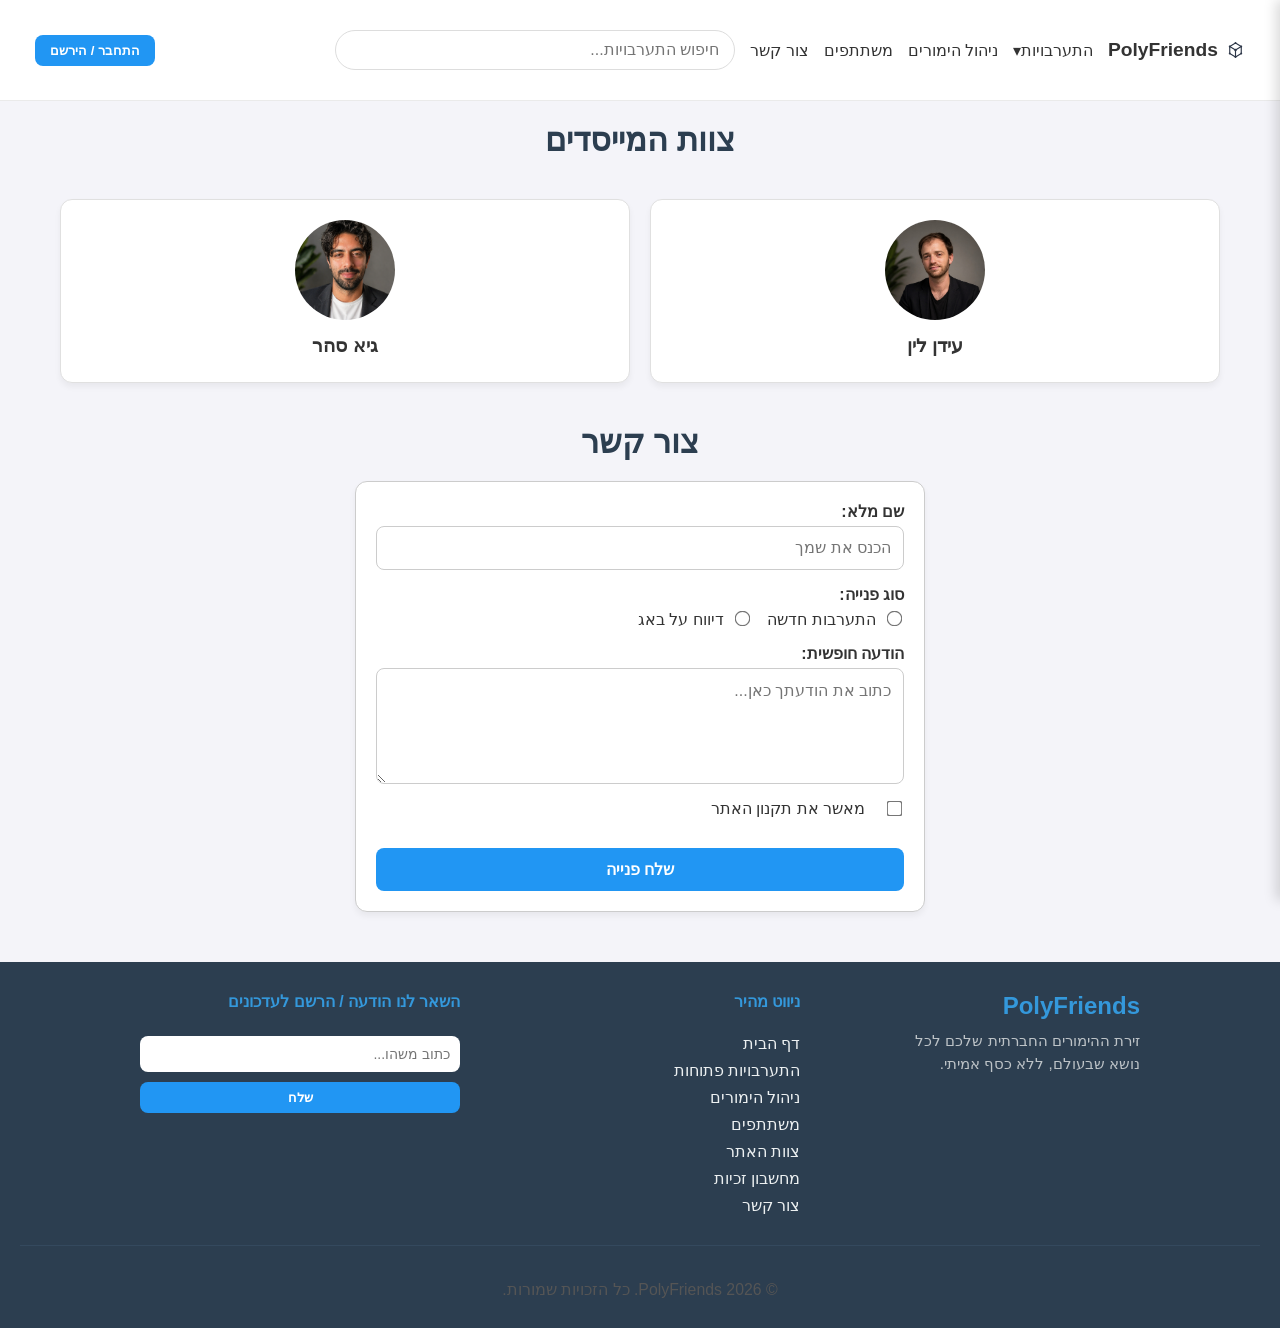
==== contact.html @ 6ccc82d4 "email form" ====
<!DOCTYPE html>
<html lang="he" dir="rtl">
<head>
    <meta charset="UTF-8">
    <meta name="viewport" content="width=device-width, initial-scale=1.0">
    <title>PolyFriends - צור קשר</title>
    <link rel="stylesheet" href="style.css">
    <script src="function.js"></script>
</head>
<body>
    <nav id="main-nav"></nav>

    <h1>צוות המייסדים</h1>
    <div class="gallery-container">
        <a href="idanlin.html">
            <img src="images\IdanLin.jpeg" alt="Idan Lin">
            <h3>עידן לין</h3>
        </a>
        <a href="guysahar.html">
            <img src="images\GuySahar.png" alt="Guy Sahar">
            <h3>גיא סהר</h3>
        </a>
    </div>

    <h1>צור קשר</h1>
    <div class="standalone-form">
        <div class="market-card">
            <form action="contact_submit.php" method="post">
                <label>שם מלא:</label>
                <input type="text" name="fullname" placeholder="הכנס את שמך" required>
    
                <label>סוג פנייה:</label>
                <div>
                    <label><input type="radio" name="subject" value="new_market" required> התערבות חדשה</label>
                    <label><input type="radio" name="subject" value="bug_report" required> דיווח על באג</label>
                </div>
    
                <label>הודעה חופשית:</label>
                <textarea name="message" placeholder="כתוב את הודעתך כאן..." rows="5"></textarea>

                <div>
                    <input type="checkbox" name="terms" value="agreed" id="termsCheck" required>
                    <label for="termsCheck">מאשר את תקנון האתר</label>
                </div>

                <button type="submit">שלח פנייה</button>
            </form>
        </div>
    </div>
    <footer id="main-footer"></footer>

</body>
</html>
---- style.css ----
*, *::before, *::after {box-sizing: border-box; }
body {font-family: Arial, sans-serif; background-color: #f4f4f9; margin: 0; padding: 0; overflow-x: hidden; }
h1 {color: #2c3e50; font-size: 32px; text-align: center; margin: 20px 0; padding: 0 15px; }
h2 {color: #2c3e50; text-align: center; margin-top: 0; }
h3 {margin: 0 0 5px 0; color: #333;}
h4 {color: #2196F3; font-weight: bold; margin: 5px 0 15px 0; }
p {font-size: 1.1em; line-height: 1.6; color: #555; }

.hidden {
    display: none !important;
}

.info-section {
    max-width: 800px;
    margin: 40px auto;
    text-align: center;
    padding: 0 20px;
    width: 100%;
}

.info-section img {
    width: 100%;
    aspect-ratio: 16 / 9;
    object-fit: cover;
    border-radius: 12px;
    box-shadow: 0 4px 12px rgba(0,0,0,0.1);
    margin-top: 15px;
}

.market-card, .bet-card, .accordion-container > div, .gallery-container > div, .gallery-container > a {
    background-color: #fff;
    padding: 20px;
    border-radius: 12px;
    border: 1px solid #e0e0e0;
    box-shadow: 0 4px 6px rgba(0,0,0,0.05);
    transition: transform 0.2s ease, box-shadow 0.2s ease;
    display: flex;
    flex-direction: column;
    justify-content: space-between;
    width: 100%;
    word-break: break-word;
}
.market-card:hover, .bet-card:hover, .accordion-container > div:hover, .gallery-container > div:hover, .gallery-container > a:hover {
    transform: translateY(-5px);
    box-shadow: 0 8px 15px rgba(0,0,0,0.1);
}

.market-card button, .auth-btn, .bet-card button, .personal-profile button {
    background-color: #2196F3; color: white; border: none; border-radius: 8px; cursor: pointer; font-weight: bold; transition: background-color 0.2s;
}
.market-card button:hover, .auth-btn:hover, .bet-card button:hover, .personal-profile button:hover {
    background-color: #1976D2;
}

.market-card {
    margin-bottom: 10px;
    border-color: #ccc;
}

.market-card form {
    display: flex;
    flex-direction: column;
    gap: 15px;
}

.market-card form label {
    font-weight: bold;
    color: #333;
    margin-bottom: -10px;
}

.market-card form textarea {
    width: 100%;
    padding: 12px;
    border: 1px solid #ccc;
    border-radius: 8px;
    font-size: 16px;
    font-family: inherit;
    resize: vertical;
}

.market-card form input[type="text"],
.market-card form input[type="number"],
.market-card form select {
    width: 100%;
    padding: 12px;
    border: 1px solid #ccc;
    border-radius: 8px;
    font-size: 16px;
}

.market-card form input[type="radio"],
.market-card form input[type="checkbox"] {
    transform: scale(1.2);
    margin-left: 8px;
}

.market-card form > div {
    display: flex;
    gap: 15px;
    align-items: center;
}

.market-card form > div label {
    font-weight: normal;
    margin-bottom: 0;
}

.market-card button {
    padding: 12px; font-size: 16px; margin-top: 15px; width: 100%;
}

nav {
    display: flex;
    flex-direction: column;
    gap: 15px;
    padding: 15px;
    background-color: #ffffff;
    border-bottom: 1px solid #eaeaea;
    position: relative;
}

.logo {
    font-weight: bold;
    font-size: 1.2em;
    display: flex;
    align-items: center;
    gap: 8px;
    text-decoration: none;
}

.logo img {
    height: 1em;
    width: auto;
}

/* Top Navigation Bar */
.nav-top {
    display: flex;
    align-items: center;
    gap: 20px;
    flex-wrap: wrap;
    position: relative;
}

.nav-top a {
    text-decoration: none;
    color: #333;
}

.nav-top input[type="search"] {
    padding: 10px 15px !important;
    border-radius: 20px;
    border: 1px solid #ccc;
    outline: none;
    flex-grow: 1;
    max-width: 400px;
    font-size: 16px;
}

/* Auth Section */
.auth-section {
    margin-right: auto;
    display: flex;
    align-items: center;
}

.user-greeting {
    margin-left: 15px;
    font-weight: bold;
}

.auth-btn {
    padding: 8px 15px;
}

/* Hamburger Menu */
.hamburger-btn {
    display: none;
    background: none;
    border: none;
    font-size: 24px;
    cursor: pointer;
    padding: 5px;
    color: #333;
    align-items: center;
}

.dropdown-menu {
    position: fixed;
    top: 0;
    right: -250px;
    width: 250px;
    height: 100vh;
    margin: 0;
    background-color: white;
    box-shadow: -4px 0 12px rgba(0,0,0,0.15);
    border-radius: 0;
    flex-direction: column;
    z-index: 10000;
    border: none;
    display: flex;
    transition: right 0.3s ease;
    padding-top: 60px;
}

.dropdown-menu.show {
    right: 0;
}

.close-menu-btn {
    position: absolute;
    top: 15px;
    right: 20px;
    background: none;
    border: none;
    font-size: 28px;
    cursor: pointer;
    color: #333;
}

.dropdown-menu a {
    padding: 12px 20px;
    margin: 0;
    color: #333;
    font-weight: 500;
    border-bottom: 1px solid #eaeaea;
    transition: background-color 0.2s;
}

.dropdown-menu a:last-child {
    border-bottom: none;
}

.dropdown-menu a:hover {
    background-color: #f9f9f9;
    color: #000;
}

/* Desktop Nav Links */
.desktop-nav-links {
    display: flex;
    gap: 15px;
    align-items: center;
}

/* Mobile Category Select */
.mobile-category-select {
    display: none;
    padding: 10px;
    border-radius: 8px;
    border: 1px solid #ccc;
    font-size: 16px;
}

/* Topics Navigation */
.nav-topics {
    display: flex;
    gap: 10px;
    overflow-x: auto;
    padding: 5px 0;
    scrollbar-width: none; /* Hide scrollbar for cleaner look */
}
.nav-topics::-webkit-scrollbar { display: none; }

.nav-topics a {
    text-decoration: none;
    background-color: #f4f4f9;
    color: #333;
    font-weight: 500;
    padding: 8px 16px;
    border-radius: 8px;
    border: 1px solid #eaeaea;
    transition: background-color 0.2s, color 0.2s;
    white-space: nowrap;
}

.nav-topics a:hover {
    background-color: #e0e0e0;
    border-color: #ccc;
}

/* Toggle Switch in Nav */
.toggle-switch {
    position: relative;
    display: flex;
    background: #f4f4f9;
    border-radius: 20px;
    border: 1px solid #eaeaea;
    overflow: hidden;
}
.toggle-switch input { display: none; }
.toggle-switch label {
    padding: 6px 16px;
    cursor: pointer;
    position: relative;
    z-index: 2;
    color: #555;
    font-weight: bold;
    transition: color 0.3s;
    white-space: nowrap;
    margin-bottom: 0;
}
.toggle-switch input:checked + label { color: #fff; }
.toggle-slider {
    position: absolute; top: 0; bottom: 0; right: 0;
    width: 50%; background: #2196F3;
    border-radius: 20px; transition: transform 0.3s ease; z-index: 1;
}
.toggle-switch input:nth-of-type(2):checked ~ .toggle-slider { transform: translateX(-100%); }
.nav-divider { width: 1px; height: 24px; background: #ccc; margin: 0 5px; }

table {
    width: 100%;
    border-collapse: collapse;
    margin: 20px auto;
}

table, th, td {
    border: 1px solid #bdc3c7;
}

th, td {
    padding: 10px;
    text-align: center;
}

.hero-section {
    background-image: url('images/header.jpeg');
    background-size: cover;
    background-position: center;
    height: 250px;
    background-repeat: no-repeat;
    color: white;
    display: flex;
    align-items: center;
    justify-content: center;
}

.hero-section>h1 {
    font-size: 48px;
    padding: 0 20px;
    color: white;
    text-shadow: 2px 2px 8px rgba(0,0,0,0.8);
    margin: 0;
    text-align: center;
}

/* Markets Gallery */
.gallery-container {
    display: grid;
    grid-template-columns: repeat(auto-fit, minmax(min(100%, 280px), 1fr));
    gap: 20px;
    padding: 20px;
    width: 100%;
    max-width: 1200px;
    margin: 0 auto;
}

.standalone-form {
    max-width: 600px;
    margin: 20px auto;
    padding: 0 15px;
}

.info-heading {
    margin-top: 40px;
}

.features-table thead tr {
    background-color: #2196F3;
    color: white;
}

.features-table tbody tr:nth-child(even) {
    background-color: #f9f9f9;
}

.community-rules {
    text-align: right;
    line-height: 1.8;
    font-size: 1.1em;
    color: #555;
    margin-bottom: 30px;
    padding-right: 20px;
}

.video-section-wrapper {
    margin: 50px 0;
    width: 100%;
    text-align: center;
}

.video-heading {
    margin-bottom: 20px;
}

.video-container {
    position: relative;
    padding-bottom: 56.25%;
    height: 0;
    overflow: hidden;
    border-radius: 12px;
    box-shadow: 0 4px 12px rgba(0,0,0,0.1);
    width: 100%;
    background: #000;
}
.video-container iframe {
    position: absolute;
    top: 0;
    left: 0;
    width: 100%;
    height: 100%;
    border: 0;
}

.bet-card h3 {
    margin-top: 0;
    font-size: 1.2em;
    color: #333;
}

.bet-card > div:first-child h4 {
    color: #888;
    font-size: 0.9em;
    margin: 0 0 15px 0;
    font-weight: normal;
}
.bet-card > div:first-child p { color: #555; margin: 0 0 10px 0; }

.bet-card > div:last-child h4 {
    font-size: 0.95em; font-weight: bold; margin-bottom: 10px; color: #444;
}

.bet-card .stats span.yes { color: #00c97e; }
.bet-card .stats span.no { color: #ff5a5a; }

.bet-card button {
    width: 100%;
    padding: 10px;
    font-size: 1em;
}

.gallery-container > div p, .gallery-container > a p { font-size: 0.9em; color: #555; margin: 0; line-height: 1.5; }

.gallery-container > div, .gallery-container > a {
    text-align: center;
    align-items: center;
}
.gallery-container > div img, .gallery-container > a img {
    width: 100px;
    height: 100px;
    border-radius: 50%;
    object-fit: cover;
    margin-bottom: 15px;
    
}

/* Modal & Features */
.modal-overlay {
    position: fixed; top:0; left:0; width:100%; height:100%;
    background: rgba(0,0,0,0.6); display:flex; justify-content:center; align-items:center; z-index:9999;
}
.modal-content {
    background: white; padding: 30px; border-radius: 8px; width: 90%; max-width: 400px;
    position: relative; box-shadow: 0 5px 15px rgba(0,0,0,0.3); text-align: center;
}
.close-btn {
    position: absolute; top: 10px; right: 15px; font-size: 24px; cursor: pointer; color: #888;
}
.modal-content input {
    width: 100%; padding: 12px; margin-top: 15px; border: 1px solid #ccc; border-radius: 8px; box-sizing: border-box; font-size: 16px;
}

.modal-submit-btn {
    width: 100%;
    margin-top: 15px;
    padding: 12px;
}

.form-toggle-link {
    margin-top: 15px;
    font-size: 0.9em;
    color: #2196F3;
    cursor: pointer;
}

.dropdown-hover { position: relative; display: inline-block; cursor:pointer; padding-bottom: 15px; margin-bottom: -15px; }
.dropdown-hover .dropdown-content {
    display: none; position: absolute; background-color: #fff; min-width: 180px;
    box-shadow: 0px 8px 16px 0px rgba(0,0,0,0.2); z-index: 10; border-radius: 8px; overflow:hidden;
    top: 100%; right: 0; margin-top: 0; border: 1px solid #eaeaea;
}
.dropdown-hover:hover .dropdown-content { display: flex; flex-direction:column;}
.dropdown-hover .dropdown-content a { color: #333; padding: 12px 16px; text-decoration: none; display: block; border-bottom: 1px solid #eee;}
.dropdown-hover .dropdown-content a:hover { background-color: #f9f9f9; color: #000; }

.balance-badge {
    display: inline-block; padding: 8px 15px; border-radius: 8px; font-weight: bold; margin-top: 10px;
}
.balance-positive { background-color: #e8f8f5; color: #2ecc71; border: 1px solid #2ecc71; }
.balance-negative { background-color: #fdedec; color: #e74c3c; border: 1px solid #e74c3c; }
.balance-zero { background-color: #f4f4f4; color: #7f8c8d; border: 1px solid #bdc3c7; }

/* Bet Selection Buttons */
.btn-selected {
    background-color: #2ecc71 !important;
    color: white !important;
}
.btn-unselected {
    background-color: #f4f4f9 !important;
    color: #555 !important;
    border: 1px solid #ccc !important;
}
.btn-unselected:hover {
    background-color: #e0e0e0 !important;
}

.bet-options-wrapper {
    display: flex;
    flex-wrap: wrap;
    gap: 10px;
    margin-top: 10px;
}

.bet-option-btn {
    margin: 5px;
    flex: 1;
}

.closed-bet-notice {
    color: #e74c3c;
    font-weight: bold;
    margin-top: 10px;
    padding: 10px;
    background: #fdedec;
    border-radius: 8px;
    text-align: center;
}

.filter-container {
    text-align: center;
    margin-bottom: 20px;
}

#statusFilter {
    padding: 10px;
    border-radius: 8px;
    border: 1px solid #ccc;
    font-size: 16px;
    min-width: 200px;
}

/* Footer */
#main-footer {
    background-color: #2c3e50;
    color: #ecf0f1;
    padding: 30px 20px 10px;
    margin-top: 50px;
}
.footer-content {
    display: flex;
    flex-wrap: wrap;
    justify-content: space-between;
    gap: 20px;
    max-width: 1000px;
    margin: 0 auto;
}
.footer-brand {
    display: flex;
    flex-direction: column;
    gap: 10px;
    max-width: 250px;
}
.footer-brand p {
    margin: 0;
    font-size: 0.95em;
    line-height: 1.5;
    color: #bdc3c7;
}
.footer-links {
    display: flex;
    flex-direction: column;
    gap: 8px;
}
.footer-links h4, .footer-input h4 {
    margin-top: 0;
    margin-bottom: 15px;
    color: #3498db;
}
.footer-links a {
    color: #ecf0f1;
    text-decoration: none;
    transition: color 0.2s;
}
.footer-links a:hover { color: #3498db; }
.footer-input {
    display: flex; flex-direction: column; gap: 10px;
}
.footer-input input {
    padding: 10px; border-radius: 8px; border: none; outline: none; font-size: 14px;
}
.footer-bottom {
    text-align: center; margin-top: 30px; padding-top: 15px;
    border-top: 1px solid #34495e; font-size: 0.9em;
}

#payoutTable {
    width: 100%;
    border-collapse: collapse;
    margin-top: 10px;
}
#payoutTable th, #payoutTable td {
    padding: 12px 16px;
    text-align: right;
    border-bottom: 1px solid #e0e0e0;
}
#payoutTable th {
    background-color: #2196F3;
    color: white;
    font-weight: bold;
}
#payoutTable tr:last-child td { border-bottom: none; }
#payoutTable tr:hover td { background-color: #f0f7ff; }

@media (max-width: 768px) {
    .hero-section {
        height: 150px;
    }
    .hamburger-btn { display: flex; }
    .desktop-nav-links { display: none; }
    .mobile-category-select { display: block; }
    
    .nav-top {
        gap: 10px;
    }
    .nav-top input[type="search"] {
        flex-basis: 100%;
        max-width: 100%;
        margin-top: 5px;
    }
    .hero-section>h1 {
        font-size: 24px;
    }
}

@media (max-width: 480px) {
    .gallery-container {
        grid-template-columns: 1fr;
        padding: 10px;
        gap: 15px;
    }
    .footer-content {
        flex-direction: column;
        align-items: center;
        text-align: center;
    }
}

/* Personal Profile Pages */
.personal-profile {
    max-width: 600px;
    margin: 40px auto;
    background: white;
    padding: 40px;
    border-radius: 12px;
    box-shadow: 0 4px 15px rgba(0,0,0,0.05);
    text-align: center;
}
.personal-profile img {
    width: 160px;
    height: 160px;
    border-radius: 50%;
    object-fit: cover;
    border: 4px solid #3498db;
    margin-bottom: 20px;
    background-color: #f4f4f4;
}
.personal-profile h1 {
    margin: 0 0 10px;
    color: #2c3e50;
}
.personal-profile h2 {
    color: #3498db;
    font-size: 1.2em;
    font-weight: bold;
    margin: 0 0 25px;
}
.personal-profile p {
    font-size: 1.1em;
    color: #555;
    line-height: 1.6;
    margin-bottom: 35px;
}
.personal-profile button {
    padding: 8px 15px; margin-bottom: 15px;
}

.contact-info {
    display: flex;
    flex-direction: column;
    gap: 15px;
    align-items: center;
}
.contact-info a {
    display: flex;
    align-items: center;
    gap: 12px;
    text-decoration: none;
    color: #333;
    font-size: 1.1em;
    background: #f8f9fa;
    padding: 12px 25px;
    border-radius: 8px;
    width: 100%;
    max-width: 320px;
    justify-content: center;
    transition: background 0.3s, transform 0.2s;
    border: 1px solid #eee;
}
.contact-info a:hover {
    background: #e9ecef;
    transform: translateY(-2px);
}
.contact-info a span {
    font-size: 1.4em;
}
.gallery-container > a {
    text-decoration: none;
    color: inherit;
    cursor: pointer;
}

/* --- Navigation Bar --- */
.nav-top {
    display: flex;
    justify-content: space-between;
    align-items: center;
    flex-wrap: wrap;
    gap: 15px;
    padding: 15px 20px;
}

#globalSearch {
    flex: 1;
    min-width: 200px;
    max-width: 400px;
    padding: 8px 15px;
    border-radius: 20px;
    border: 1px solid #ddd;
}

.nav-topics {
    display: flex;
    flex-wrap: wrap;
    gap: 15px;
    align-items: center;
    padding: 10px 20px;
    background: #f8f9fa;
    border-bottom: 1px solid #eaeaea;
}

/* --- Buttons & Options --- */
.bet-options-wrapper {
    display: flex;
    flex-wrap: wrap;
    gap: 10px;
    margin-top: 15px;
}

.bet-option-btn {
    flex: 1;
    min-width: 80px;
    padding: 10px;
    border-radius: 6px;
    cursor: pointer;
}

/* --- Ledger & Debts (Cleaned up inline styles) --- */
.debts-wrapper {
    margin-top: 15px;
    text-align: right;
    border-top: 1px solid #eaeaea;
    padding-top: 10px;
}

.debts-wrapper h4 {
    margin: 0 0 10px 0;
    font-size: 0.95em;
    color: #333;
}

.debt-row {
    display: flex;
    justify-content: space-between;
    font-size: 0.9em;
    margin-bottom: 5px;
    padding: 6px 0;
    border-bottom: 1px dashed #f0f0f0;
    align-items: center;
}

.debt-user {
    display: flex;
    align-items: center;
    gap: 8px;
}

/* --- Modals --- */
.modal-content {
    width: 90%;
    max-width: 450px;
    background: #fff;
    padding: 30px;
    border-radius: 12px;
    position: relative;
    margin: 5% auto;
    max-height: 90vh;
    overflow-y: auto;
}

/* --- Accordion (Home Page) --- */
.accordion-container {
    display: flex;
    gap: 15px;
    width: 100%;
    flex-direction: column; /* Mobile first */
}

.accordion-container > div {
    cursor: pointer;
    overflow: hidden;
    transition: flex 0.5s ease, max-height 0.5s ease, transform 0.2s ease, box-shadow 0.2s ease;
    flex: 1;
    max-height: 120px; /* Collapsed height on mobile - adjusted for wrapping text */
    justify-content: center;
}

.accordion-container > div h3 {
    white-space: normal;
    word-break: break-word;
    line-height: 1.3;
    font-size: 1.3em;
    margin: 0;
}

.accordion-container > div.active {
    max-height: 300px; /* Expanded height on mobile */
    justify-content: flex-start;
}

.accordion-container > div p {
    opacity: 0;
    max-height: 0;
    margin-top: 0;
    overflow: hidden;
    transition: opacity 0.3s ease, max-height 0.4s ease, margin-top 0.4s ease;
}

.accordion-container > div.active p {
    opacity: 1;
    max-height: 200px;
    margin-top: 10px;
    /* Delay only the text opacity, open height immediately */
    transition-delay: 0.2s, 0s, 0s;
}

/* =========================================================
   Media Queries for Mobile Devices
   ========================================================= */
@media (max-width: 768px) {
    .desktop-nav-links {
        display: none; /* Hide on mobile to save space */
    }
    
    .hamburger-btn {
        display: block;
        background: none;
        border: none;
        font-size: 1.8rem;
        cursor: pointer;
        color: #333;
    }
    
    .nav-top {
        flex-direction: column;
        align-items: stretch;
    }
    
    .logo {
        text-align: center;
        margin-bottom: 10px;
    }

    #globalSearch {
        max-width: 100%;
        order: 3;
        margin-top: 10px;
    }

    .auth-section {
        order: 2;
        display: flex;
        justify-content: center;
        width: 100%;
    }
    
    /* Footer Mobile Adjustments */
    .footer-content {
        display: flex;
        flex-direction: column;
        gap: 30px;
        text-align: center;
    }
}

/* Desktop Navigation Overrides */
@media (min-width: 769px) {
    .hamburger-btn {
        display: none;
    }
    
    .footer-content {
        display: grid;
        grid-template-columns: repeat(3, 1fr);
        gap: 20px;
        text-align: right;
    }
    
    /* Accordion Desktop Overrides */
    .accordion-container {
        flex-direction: row;
    }
    
    .accordion-container > div {
        max-height: none;
        height: 220px;
        justify-content: center;
        align-items: center;
    }
    
    .accordion-container > div.active {
        flex: 3;
        justify-content: flex-start;
        align-items: stretch;
    }
}
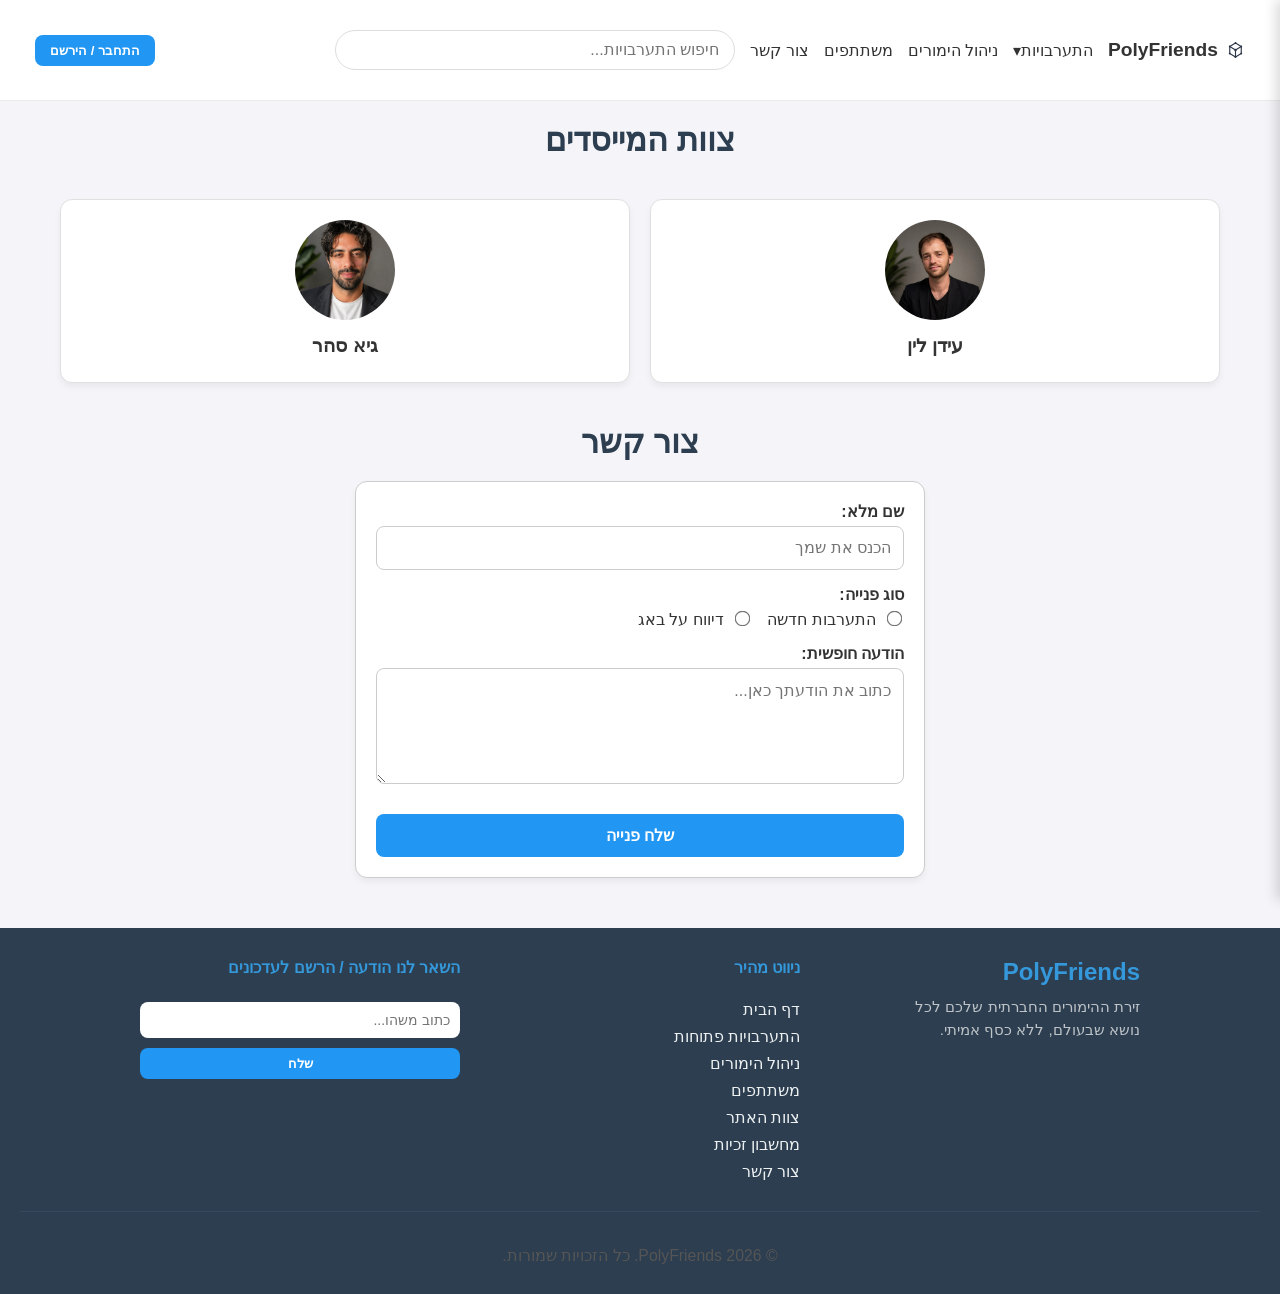
==== commit aa01bc5f: "added form and php script for the data base, no email required" ====
--- a/contact.html
+++ b/contact.html
@@ -38,11 +38,6 @@
                 <label>הודעה חופשית:</label>
                 <textarea name="message" placeholder="כתוב את הודעתך כאן..." rows="5"></textarea>
 
-                <div>
-                    <input type="checkbox" name="terms" value="agreed" id="termsCheck" required>
-                    <label for="termsCheck">מאשר את תקנון האתר</label>
-                </div>
-
                 <button type="submit">שלח פנייה</button>
             </form>
         </div>
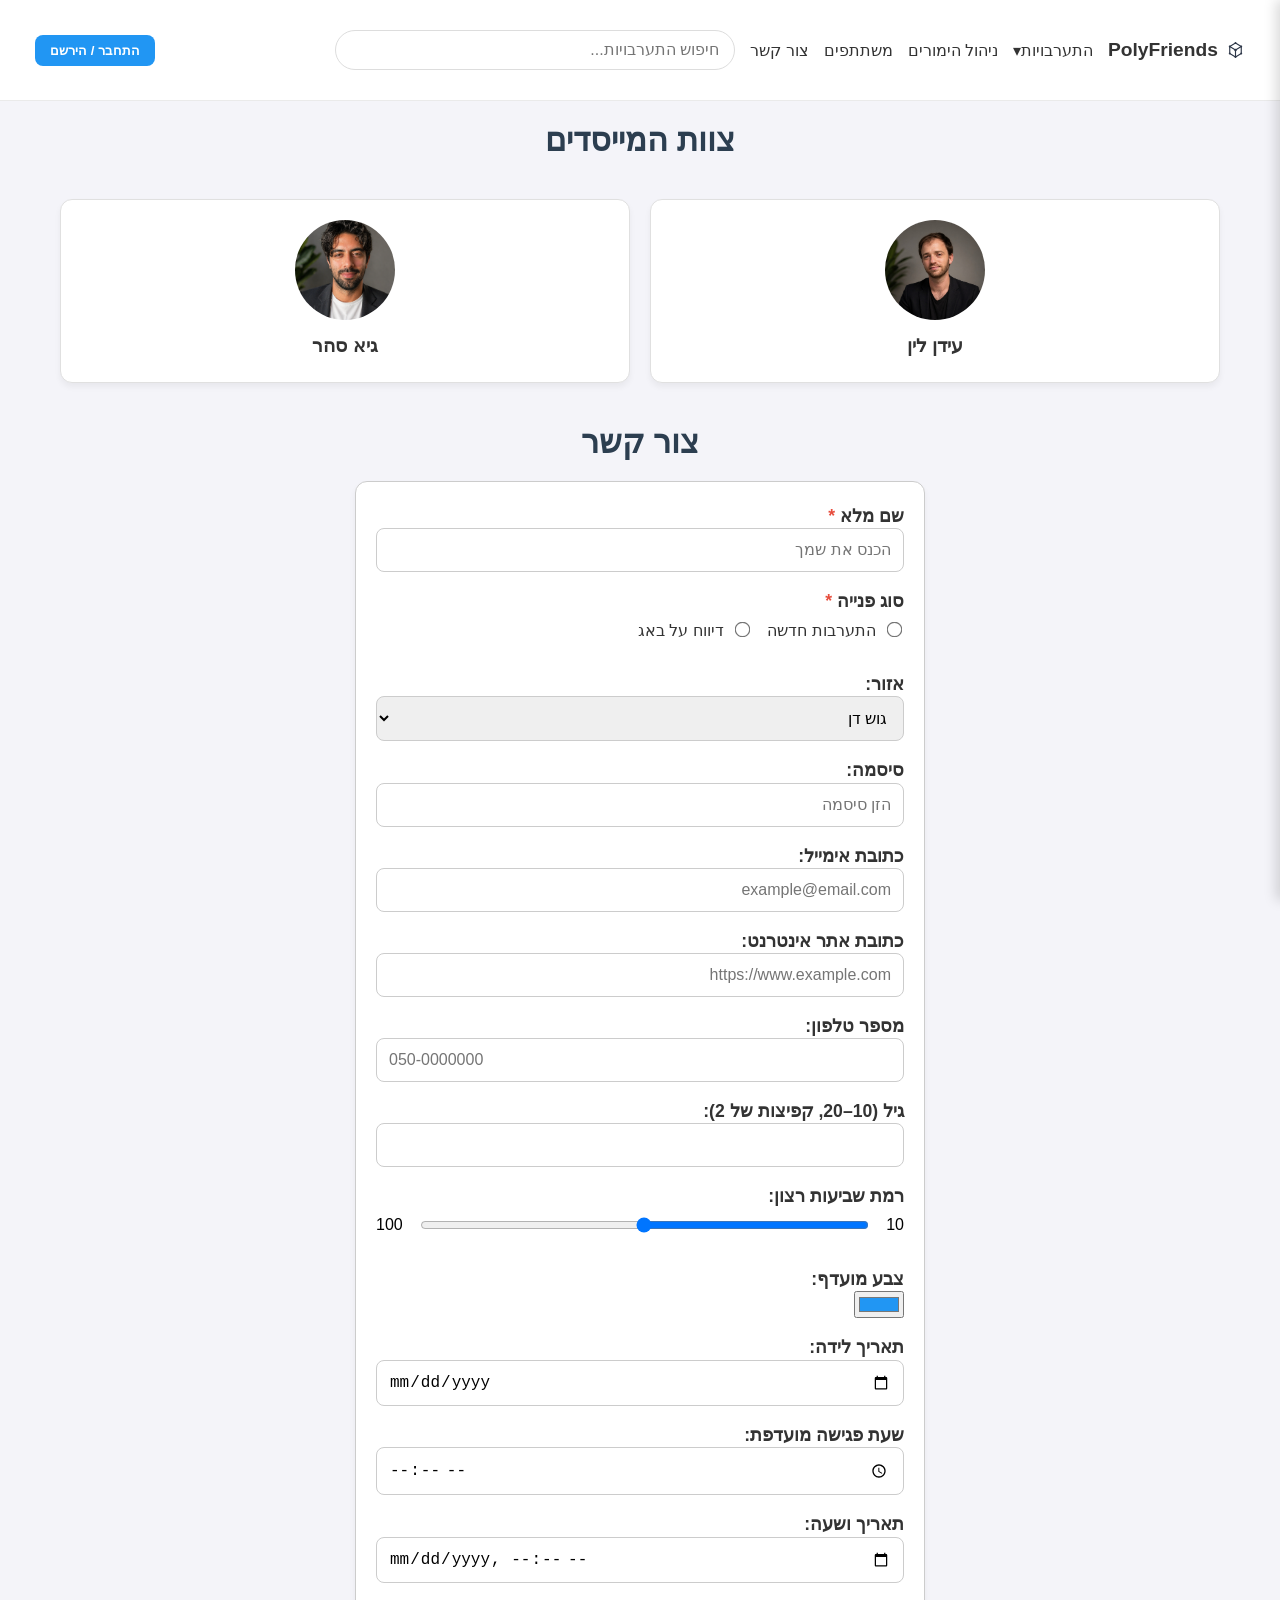
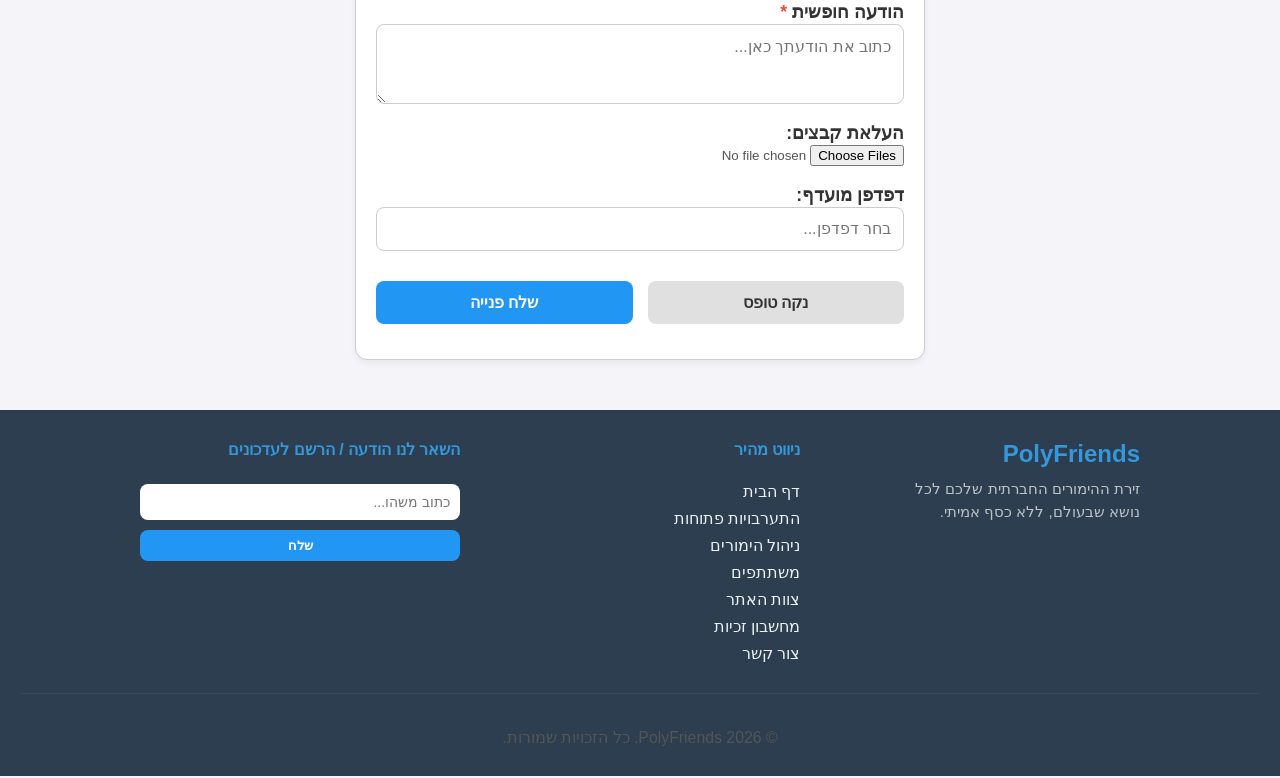
==== commit 82f9a83c: "Expand contact form with all required input types and mailto integration - Added all 16 required inp" ====
--- a/contact.html
+++ b/contact.html
@@ -25,24 +25,173 @@
     <h1>צור קשר</h1>
     <div class="standalone-form">
         <div class="market-card">
-            <form action="contact_submit.php" method="post">
-                <label>שם מלא:</label>
-                <input type="text" name="fullname" placeholder="הכנס את שמך" required>
-    
-                <label>סוג פנייה:</label>
-                <div>
-                    <label><input type="radio" name="subject" value="new_market" required> התערבות חדשה</label>
-                    <label><input type="radio" name="subject" value="bug_report" required> דיווח על באג</label>
-                </div>
-    
-                <label>הודעה חופשית:</label>
-                <textarea name="message" placeholder="כתוב את הודעתך כאן..." rows="5"></textarea>
+            <form id="contactForm" action="mailto:sahar.guy@gmail.com" method="post" enctype="text/plain">
 
-                <button type="submit">שלח פנייה</button>
+                <p>
+                    <label>שם מלא <span class="required-star">*</span></label>
+                    <input type="text" name="fullname" placeholder="הכנס את שמך" required>
+                </p>
+
+                <p>
+                    <label>סוג פנייה <span class="required-star">*</span></label>
+                    <div>
+                        <label><input type="radio" name="subject" value="new_market" required> התערבות חדשה</label>
+                        <label><input type="radio" name="subject" value="bug_report" required> דיווח על באג</label>
+                    </div>
+                </p>
+
+                <p>
+                    <label>אזור:</label>
+                    <select name="area">
+                        <option value="gush_dan" selected>גוש דן</option>
+                        <option value="center">מרכז</option>
+                        <option value="jerusalem">ירושלים והסביבה</option>
+                        <option value="north">צפון</option>
+                        <option value="haifa">חיפה והכרמל</option>
+                        <option value="south">דרום</option>
+                        <option value="sharon">שרון</option>
+                        <option value="shfela">שפלה</option>
+                    </select>
+                </p>
+
+                <p>
+                    <label>סיסמה:</label>
+                    <input type="password" name="password" placeholder="הזן סיסמה">
+                </p>
+
+                <p>
+                    <label>כתובת אימייל:</label>
+                    <input type="email" name="email" placeholder="example@email.com">
+                </p>
+
+                <p>
+                    <label>כתובת אתר אינטרנט:</label>
+                    <input type="url" name="website" placeholder="https://www.example.com">
+                </p>
+
+                <p>
+                    <label>מספר טלפון:</label>
+                    <input type="tel" name="phone" placeholder="050-0000000">
+                </p>
+
+                <p>
+                    <label>גיל (10–20, קפיצות של 2):</label>
+                    <input type="number" name="age" min="10" max="20" step="2">
+                </p>
+
+                <p>
+                    <label>רמת שביעות רצון:</label>
+                    <div class="range-wrapper">
+                        <span>10</span>
+                        <input type="range" name="satisfaction" min="10" max="100" step="5">
+                        <span>100</span>
+                    </div>
+                </p>
+
+                <p>
+                    <label>צבע מועדף:</label>
+                    <input type="color" name="favorite_color" value="#2196F3">
+                </p>
+
+                <p>
+                    <label>תאריך לידה:</label>
+                    <input type="date" name="birthdate">
+                </p>
+
+                <p>
+                    <label>שעת פגישה מועדפת:</label>
+                    <input type="time" name="meeting_time">
+                </p>
+
+                <p>
+                    <label>תאריך ושעה:</label>
+                    <input type="datetime-local" name="datetime">
+                </p>
+
+                <p>
+                    <label>הודעה חופשית <span class="required-star">*</span></label>
+                    <textarea name="message" cols="30" rows="3" placeholder="כתוב את הודעתך כאן..." required></textarea>
+                </p>
+
+                <p>
+                    <label>העלאת קבצים:</label>
+                    <input type="file" name="attachments" multiple>
+                </p>
+
+                <p>
+                    <label>דפדפן מועדף:</label>
+                    <input type="text" name="browser" list="browsers" placeholder="בחר דפדפן...">
+                    <datalist id="browsers">
+                        <option value="Chrome">
+                        <option value="Firefox">
+                        <option value="Safari">
+                        <option value="Opera">
+                        <option value="Internet Explorer">
+                    </datalist>
+                </p>
+
+                <p>
+                    <div class="buttons-wrapper">
+                        <input type="reset" value="נקה טופס">
+                        <input type="submit" value="שלח פנייה">
+                    </div>
+                </p>
+
             </form>
         </div>
     </div>
     <footer id="main-footer"></footer>
 
+    <script>
+        document.getElementById('contactForm').addEventListener('submit', function(e) {
+            e.preventDefault();
+
+            const form = this;
+            const subjectLabels = { new_market: 'התערבות חדשה', bug_report: 'דיווח על באג' };
+            const labelMap = {
+                fullname:       'שם מלא',
+                subject:        'סוג פנייה',
+                area:           'אזור',
+                password:       'סיסמה',
+                email:          'אימייל',
+                website:        'אתר אינטרנט',
+                phone:          'טלפון',
+                age:            'גיל',
+                satisfaction:   'שביעות רצון',
+                favorite_color: 'צבע מועדף',
+                birthdate:      'תאריך לידה',
+                meeting_time:   'שעת פגישה',
+                datetime:       'תאריך ושעה',
+                message:        'הודעה',
+                attachments:    'קבצים',
+                browser:        'דפדפן'
+            };
+
+            const message = form.querySelector('textarea[name="message"]').value.trim();
+
+            const fullname = form.querySelector('input[name="fullname"]').value.trim();
+            const email    = form.querySelector('input[name="email"]').value.trim();
+            const phone    = form.querySelector('input[name="phone"]').value.trim();
+            const area     = form.querySelector('select[name="area"]');
+            const areaText = area ? area.options[area.selectedIndex].text : '';
+
+            const subjectVal = form.querySelector('input[name="subject"]:checked');
+            const subjectText = subjectVal ? (subjectLabels[subjectVal.value] || subjectVal.value) : '';
+
+            const contactLines = [
+                `Full Name: ${fullname}`,
+                email ? `Email: ${email}` : null,
+                phone ? `Phone: ${phone}` : null,
+                `Area: ${areaText}`
+            ].filter(Boolean).join('\n');
+
+            const bodyText = `${message}\n\n---\nContact Information:\n${contactLines}`;
+
+            const mailSubject = encodeURIComponent(`${subjectText} - ${fullname}`);
+            const mailBody    = encodeURIComponent(bodyText);
+
+            window.location.href = `mailto:sahar.guy@gmail.com?subject=${mailSubject}&body=${mailBody}`;
+        });
+    </script>
 </body>
 </html>
--- a/style.css
+++ b/style.css
@@ -108,6 +108,89 @@
 
 .market-card button {
     padding: 12px; font-size: 16px; margin-top: 15px; width: 100%;
+}
+
+.required-star {
+    color: #e74c3c;
+    font-weight: bold;
+}
+
+/* Contact form <p> rows */
+.market-card form p {
+    margin: 0;
+    display: flex;
+    flex-direction: column;
+    gap: 8px;
+}
+
+.market-card form p > div,
+.range-wrapper,
+.buttons-wrapper {
+    display: flex;
+    gap: 10px;
+    align-items: center;
+    flex-wrap: wrap;
+}
+
+.range-wrapper input[type="range"] {
+    flex: 1;
+}
+
+/* Missing typed inputs — match text/number style */
+.market-card form input[type="password"],
+.market-card form input[type="email"],
+.market-card form input[type="url"],
+.market-card form input[type="tel"],
+.market-card form input[type="date"],
+.market-card form input[type="time"],
+.market-card form input[type="datetime-local"] {
+    width: 100%;
+    padding: 12px;
+    border: 1px solid #ccc;
+    border-radius: 8px;
+    font-size: 16px;
+}
+
+/* Read-only inputs */
+.market-card form input[readonly] {
+    background: #f4f4f9;
+    cursor: default;
+}
+
+/* Submit button — matches .auth-btn */
+.market-card form input[type="submit"] {
+    background-color: #2196F3;
+    color: white;
+    border: none;
+    border-radius: 8px;
+    cursor: pointer;
+    font-weight: bold;
+    padding: 12px;
+    font-size: 16px;
+    flex: 1;
+    transition: background-color 0.2s;
+}
+
+.market-card form input[type="submit"]:hover {
+    background-color: #1976D2;
+}
+
+/* Reset button */
+.market-card form input[type="reset"] {
+    background-color: #e0e0e0;
+    color: #333;
+    border: none;
+    border-radius: 8px;
+    cursor: pointer;
+    font-weight: bold;
+    padding: 12px;
+    font-size: 16px;
+    flex: 1;
+    transition: background-color 0.2s;
+}
+
+.market-card form input[type="reset"]:hover {
+    background-color: #bdbdbd;
 }
 
 nav {
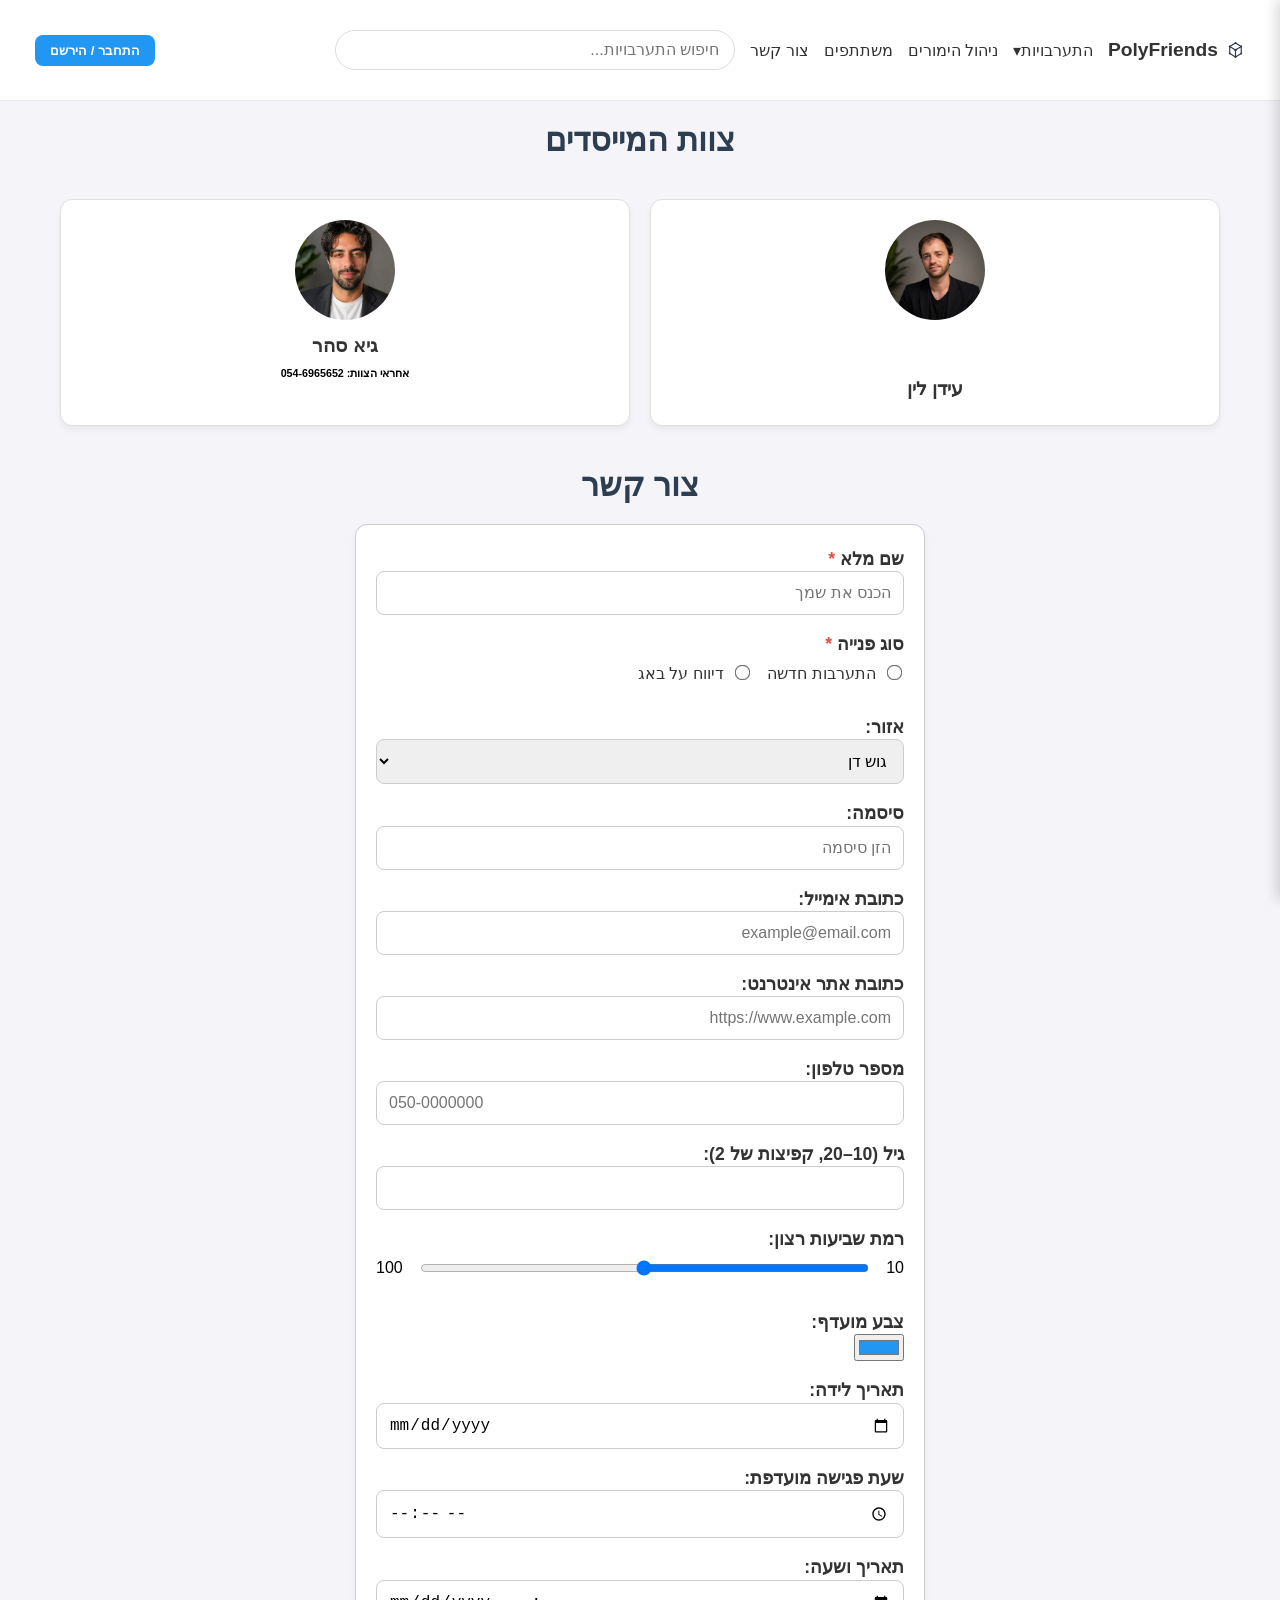
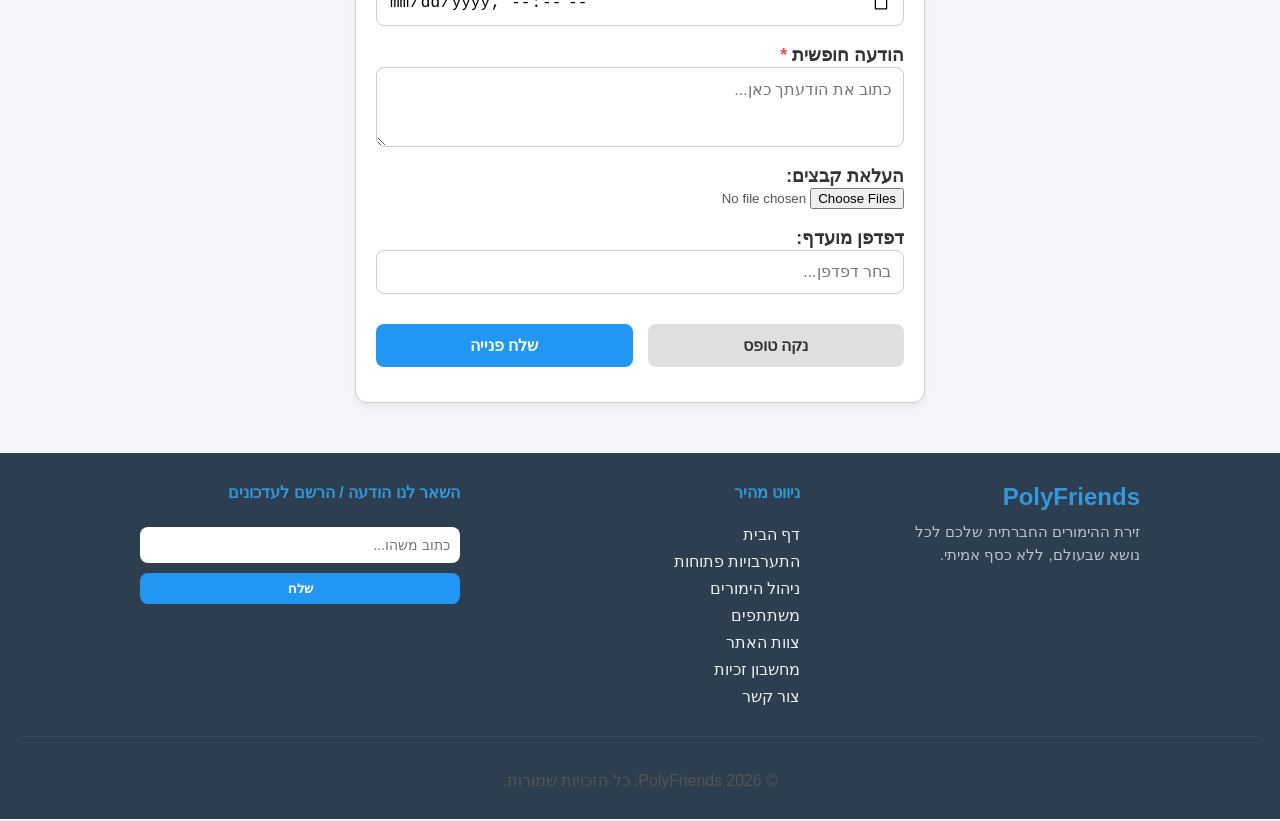
==== commit b9795911: "10.6.2026 some few more objects" ====
--- a/contact.html
+++ b/contact.html
@@ -16,10 +16,13 @@
             <img src="images\IdanLin.jpeg" alt="Idan Lin">
             <h3>עידן לין</h3>
         </a>
+        
         <a href="guysahar.html">
             <img src="images\GuySahar.png" alt="Guy Sahar">
             <h3>גיא סהר</h3>
+            <h6 style="margin-top: 5px;">אחראי הצוות: 054-6965652</h6>
         </a>
+        
     </div>
 
     <h1>צור קשר</h1>
--- a/style.css
+++ b/style.css
@@ -611,6 +611,84 @@
     flex: 1;
 }
 
+/* Vote split bar */
+.vote-bar-wrapper {
+    margin: 12px 0 4px 0;
+}
+
+.vote-bar {
+    display: flex;
+    height: 10px;
+    border-radius: 6px;
+    overflow: hidden;
+    background: #e0e0e0;
+}
+
+.vote-bar-left {
+    background-color: #2196F3;
+    transition: width 0.4s ease;
+}
+
+.vote-bar-right {
+    background-color: #e74c3c;
+    transition: width 0.4s ease;
+}
+
+.vote-bar-labels {
+    display: flex;
+    justify-content: space-between;
+    font-size: 0.8em;
+    color: #777;
+    margin-top: 4px;
+}
+
+/* Locked choice notice */
+.locked-choice-notice {
+    color: #2ecc71;
+    font-weight: bold;
+    margin-top: 10px;
+    padding: 10px;
+    background: #e8f8f5;
+    border-radius: 8px;
+    text-align: center;
+    border: 1px solid #2ecc71;
+}
+
+/* Lock button */
+.lock-btn {
+    width: 100%;
+    margin-top: 8px;
+    padding: 8px;
+    background-color: #f39c12 !important;
+}
+
+.lock-btn:hover {
+    background-color: #d68910 !important;
+}
+
+/* Balance nav badge */
+.balance-nav-badge {
+    display: inline-block;
+    background-color: #2ecc71;
+    color: #fff;
+    font-weight: bold;
+    font-size: 0.85em;
+    padding: 4px 10px;
+    border-radius: 20px;
+    margin: 0 6px;
+    vertical-align: middle;
+}
+
+/* Add funds button */
+.add-funds-btn {
+    background-color: #27ae60 !important;
+    margin-left: 16px;
+}
+
+.add-funds-btn:hover {
+    background-color: #1e8449 !important;
+}
+
 .closed-bet-notice {
     color: #e74c3c;
     font-weight: bold;
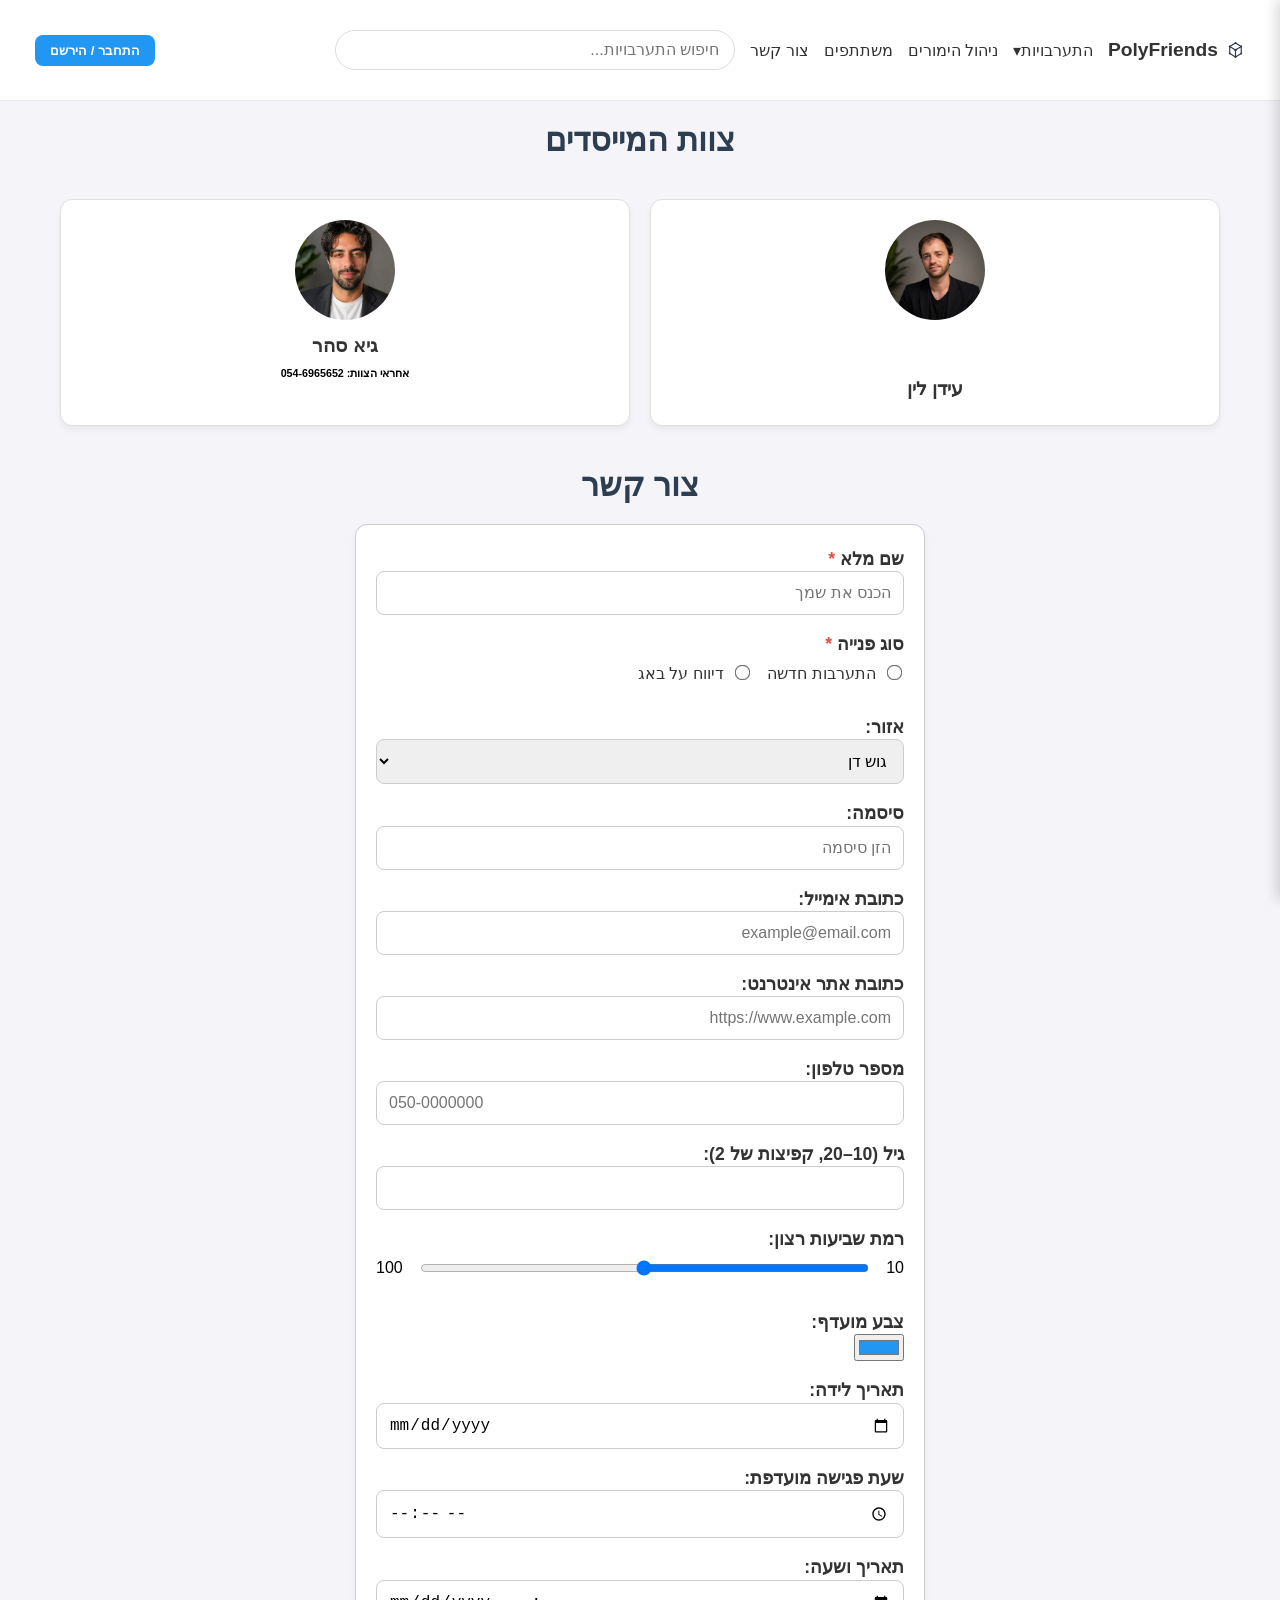
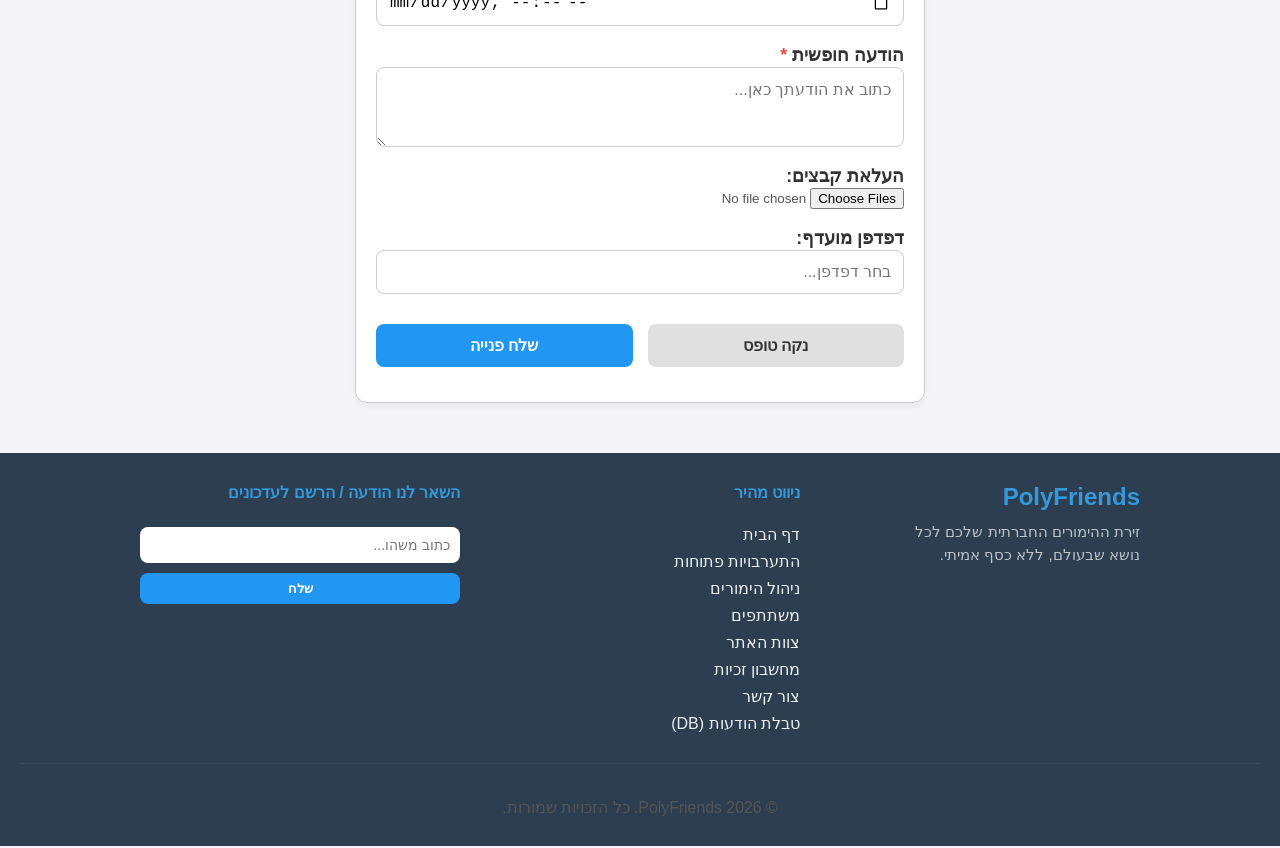
==== commit 73837fba: "all checklist" ====
--- a/contact.html
+++ b/contact.html
@@ -28,7 +28,7 @@
     <h1>צור קשר</h1>
     <div class="standalone-form">
         <div class="market-card">
-            <form id="contactForm" action="mailto:sahar.guy@gmail.com" method="post" enctype="text/plain">
+            <form id="contactForm">
 
                 <p>
                     <label>שם מלא <span class="required-star">*</span></label>
@@ -146,7 +146,7 @@
     <footer id="main-footer"></footer>
 
     <script>
-        document.getElementById('contactForm').addEventListener('submit', function(e) {
+        document.getElementById('contactForm').addEventListener('submit', async function(e) {
             e.preventDefault();
 
             const form = this;
@@ -190,10 +190,24 @@
 
             const bodyText = `${message}\n\n---\nContact Information:\n${contactLines}`;
 
-            const mailSubject = encodeURIComponent(`${subjectText} - ${fullname}`);
-            const mailBody    = encodeURIComponent(bodyText);
-
-            window.location.href = `mailto:sahar.guy@gmail.com?subject=${mailSubject}&body=${mailBody}`;
+            const mailSubject = `${subjectText} - ${fullname}`;
+
+            try {
+                const response = await fetch('api.php?action=send_email', {
+                    method: 'POST',
+                    headers: { 'Content-Type': 'application/json' },
+                    body: JSON.stringify({ subject: mailSubject, message: bodyText, replyTo: email })
+                });
+                const result = await response.json();
+                if (result.status === 'success') {
+                    alert('הפנייה נשלחה בהצלחה לצוות האתר!');
+                    form.reset();
+                } else {
+                    alert('שגיאה בשליחת המייל: ' + result.message);
+                }
+            } catch (error) {
+                alert('שגיאת תקשורת מול השרת. המייל לא נשלח.');
+            }
         });
     </script>
 </body>
--- a/style.css
+++ b/style.css
@@ -1,5 +1,25 @@
 *, *::before, *::after {box-sizing: border-box; }
 body {font-family: Arial, sans-serif; background-color: #f4f4f9; margin: 0; padding: 0; overflow-x: hidden; }
+
+
+.markets-bg {}
+
+.markets-bg::before {
+    content: "";
+    position: fixed;
+    top: 0;
+    left: 0;
+    width: 100%;
+    height: 100%;
+    background-image: url('images/logo.svg');
+    background-position: center;
+    background-repeat: no-repeat;
+    background-size: 50%;
+    opacity: 0.08;
+    z-index: -1;
+    pointer-events: none; 
+}
+
 h1 {color: #2c3e50; font-size: 32px; text-align: center; margin: 20px 0; padding: 0 15px; }
 h2 {color: #2c3e50; text-align: center; margin-top: 0; }
 h3 {margin: 0 0 5px 0; color: #333;}
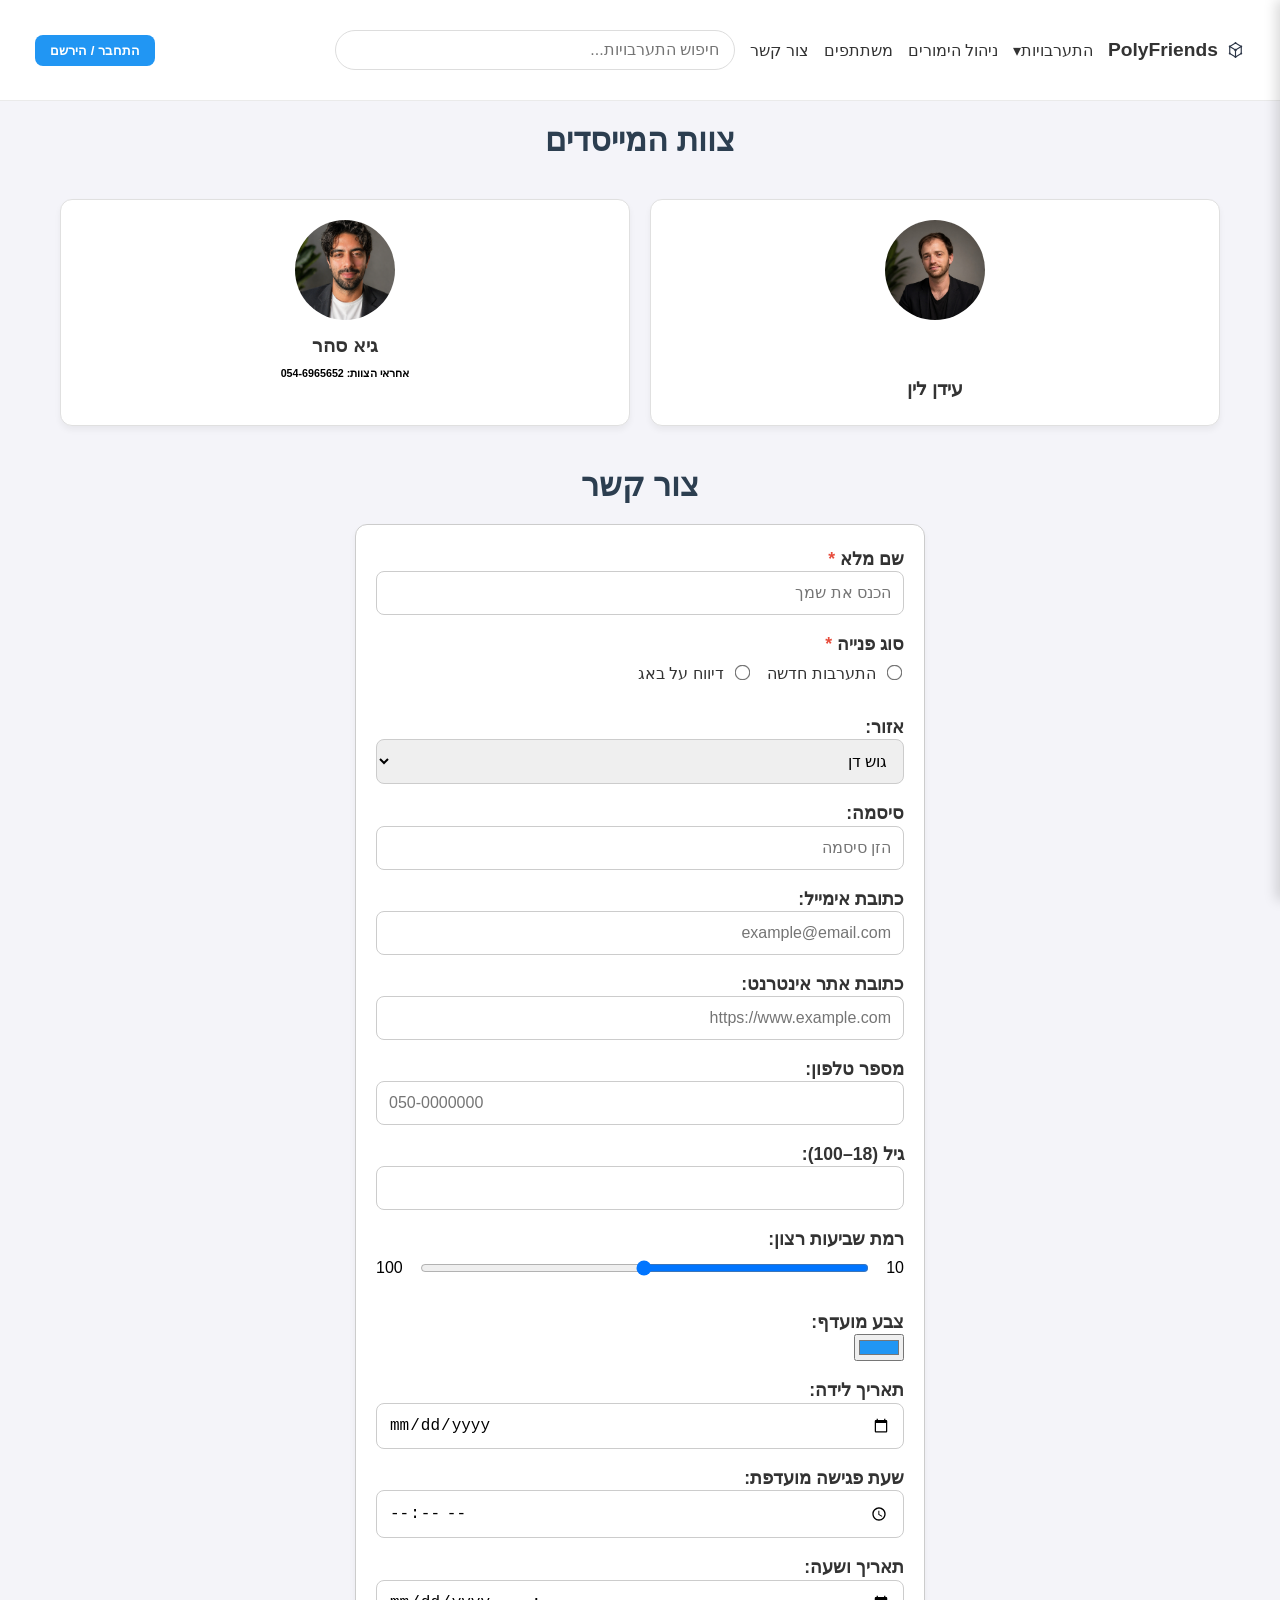
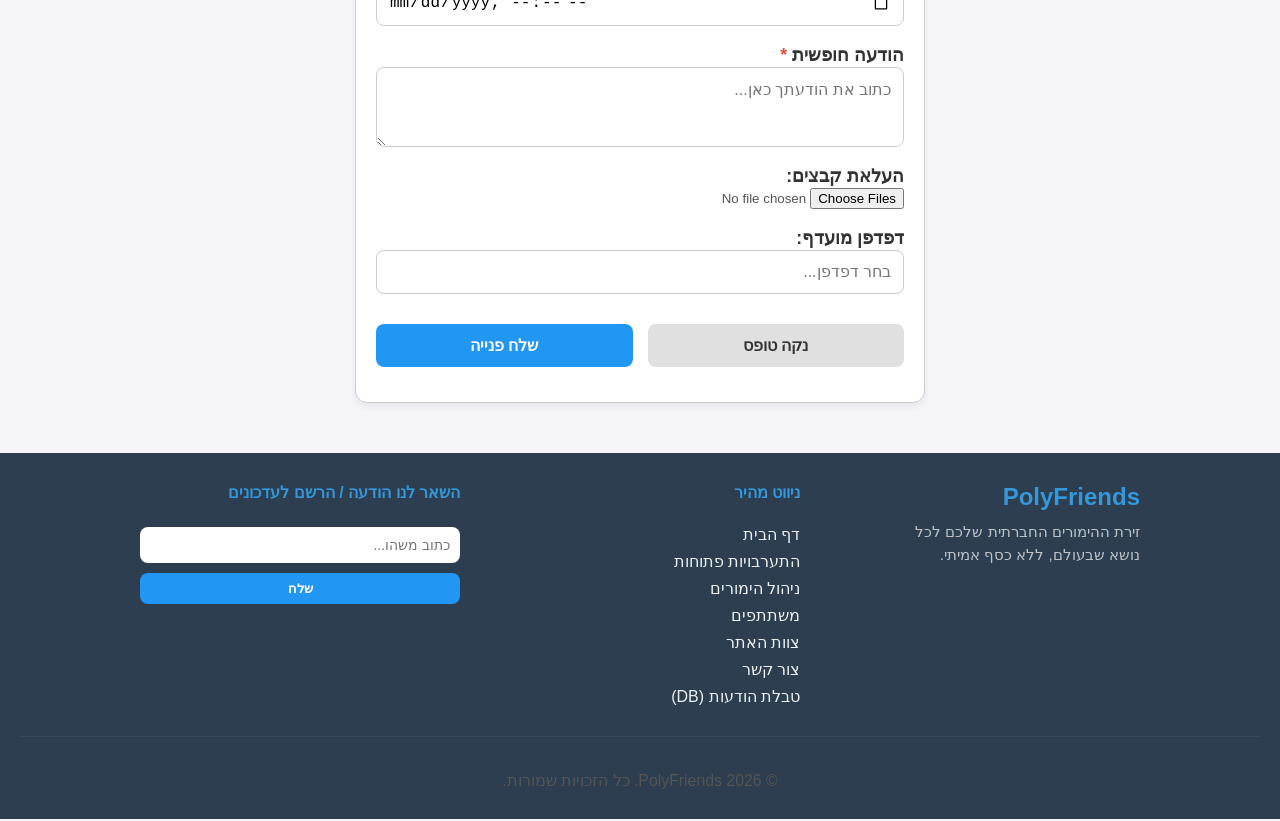
==== commit 5fe63cc9: "a" ====
--- a/contact.html
+++ b/contact.html
@@ -28,7 +28,7 @@
     <h1>צור קשר</h1>
     <div class="standalone-form">
         <div class="market-card">
-            <form id="contactForm">
+            <form id="contactForm"> <!-- Contact Form  -->
 
                 <p>
                     <label>שם מלא <span class="required-star">*</span></label>
@@ -78,8 +78,8 @@
                 </p>
 
                 <p>
-                    <label>גיל (10–20, קפיצות של 2):</label>
-                    <input type="number" name="age" min="10" max="20" step="2">
+                    <label>גיל (18–100):</label>
+                    <input type="number" name="age" min="18" max="100" step="1">
                 </p>
 
                 <p>
@@ -146,6 +146,7 @@
     <footer id="main-footer"></footer>
 
     <script>
+        //Contact Form Script - When someone submits the form
         document.getElementById('contactForm').addEventListener('submit', async function(e) {
             e.preventDefault();
 
--- a/style.css
+++ b/style.css
@@ -1,52 +1,90 @@
+/* =========================================
+   1. GLOBAL RESET & BASE STYLES
+   ========================================= */
 *, *::before, *::after {box-sizing: border-box; }
 body {font-family: Arial, sans-serif; background-color: #f4f4f9; margin: 0; padding: 0; overflow-x: hidden; }
 
-
-.markets-bg {}
-
-.markets-bg::before {
-    content: "";
-    position: fixed;
-    top: 0;
-    left: 0;
-    width: 100%;
-    height: 100%;
-    background-image: url('images/logo.svg');
-    background-position: center;
-    background-repeat: no-repeat;
-    background-size: 50%;
-    opacity: 0.08;
-    z-index: -1;
-    pointer-events: none; 
-}
-
+/* =========================================
+   2. BASIC ELEMENTS
+   ========================================= */
 h1 {color: #2c3e50; font-size: 32px; text-align: center; margin: 20px 0; padding: 0 15px; }
 h2 {color: #2c3e50; text-align: center; margin-top: 0; }
 h3 {margin: 0 0 5px 0; color: #333;}
 h4 {color: #2196F3; font-weight: bold; margin: 5px 0 15px 0; }
 p {font-size: 1.1em; line-height: 1.6; color: #555; }
-
-.hidden {
-    display: none !important;
-}
-
-.info-section {
-    max-width: 800px;
-    margin: 40px auto;
-    text-align: center;
-    padding: 0 20px;
-    width: 100%;
-}
-
-.info-section img {
-    width: 100%;
-    aspect-ratio: 16 / 9;
-    object-fit: cover;
-    border-radius: 12px;
-    box-shadow: 0 4px 12px rgba(0,0,0,0.1);
-    margin-top: 15px;
-}
-
+.required-star { color: #e74c3c; font-weight: bold; }
+
+/* =========================================
+   3. UTILITIES & HELPERS
+   ========================================= */
+.hidden { display: none !important; }
+table { width: 100%; border-collapse: collapse; margin: 20px auto; }
+table, th, td { border: 1px solid #bdc3c7; }
+th, td { padding: 10px; text-align: center; }
+
+/* =========================================
+   4. NAVIGATION BAR (HEADER)
+   ========================================= */
+nav { display: flex; flex-direction: column; gap: 15px; padding: 15px; background-color: #ffffff; border-bottom: 1px solid #eaeaea; position: relative; }
+.logo { font-weight: bold; font-size: 1.2em; display: flex; align-items: center; gap: 8px; text-decoration: none; }
+.logo img { height: 1em; width: auto; }
+.nav-top { display: flex; justify-content: space-between; align-items: center; flex-wrap: wrap; gap: 15px; padding: 15px 20px; position: relative; }
+.nav-top a { text-decoration: none; color: #333; }
+.nav-top input[type="search"] { padding: 10px 15px !important; border-radius: 20px; border: 1px solid #ccc; outline: none; flex-grow: 1; max-width: 400px; font-size: 16px; }
+#globalSearch { flex: 1; min-width: 200px; max-width: 400px; padding: 8px 15px; border-radius: 20px; border: 1px solid #ddd; }
+.auth-section { margin-right: auto; display: flex; align-items: center; }
+.user-greeting { margin-left: 15px; font-weight: bold; }
+.hamburger-btn { display: none; background: none; border: none; font-size: 24px; cursor: pointer; padding: 5px; color: #333; align-items: center; }
+.dropdown-menu { position: fixed; top: 0; right: -250px; width: 250px; height: 100vh; margin: 0; background-color: white; box-shadow: -4px 0 12px rgba(0,0,0,0.15); border-radius: 0; flex-direction: column; z-index: 10000; border: none; display: flex; transition: right 0.3s ease; padding-top: 60px; }
+.dropdown-menu.show { right: 0; }
+.close-menu-btn { position: absolute; top: 15px; right: 20px; background: none; border: none; font-size: 28px; cursor: pointer; color: #333; }
+.dropdown-menu a { padding: 12px 20px; margin: 0; color: #333; font-weight: 500; border-bottom: 1px solid #eaeaea; transition: background-color 0.2s; }
+.dropdown-menu a:last-child { border-bottom: none; }
+.dropdown-menu a:hover { background-color: #f9f9f9; color: #000; }
+.desktop-nav-links { display: flex; gap: 15px; align-items: center; }
+.mobile-category-select { display: none; padding: 10px; border-radius: 8px; border: 1px solid #ccc; font-size: 16px; }
+.nav-topics { display: flex; flex-wrap: wrap; gap: 15px; overflow-x: auto; padding: 10px 20px; scrollbar-width: none; align-items: center; background: #f8f9fa; border-bottom: 1px solid #eaeaea; }
+.nav-topics::-webkit-scrollbar { display: none; }
+.nav-topics a { text-decoration: none; background-color: #f4f4f9; color: #333; font-weight: 500; padding: 8px 16px; border-radius: 8px; border: 1px solid #eaeaea; transition: background-color 0.2s, color 0.2s; white-space: nowrap; }
+.nav-topics a:hover { background-color: #e0e0e0; border-color: #ccc; }
+.dropdown-hover { position: relative; display: inline-block; cursor:pointer; padding-bottom: 15px; margin-bottom: -15px; }
+.dropdown-hover .dropdown-content { display: none; position: absolute; background-color: #fff; min-width: 180px; box-shadow: 0px 8px 16px 0px rgba(0,0,0,0.2); z-index: 10; border-radius: 8px; overflow:hidden; top: 100%; right: 0; margin-top: 0; border: 1px solid #eaeaea; }
+.dropdown-hover:hover .dropdown-content { display: flex; flex-direction:column;}
+.dropdown-hover .dropdown-content a { color: #333; padding: 12px 16px; text-decoration: none; display: block; border-bottom: 1px solid #eee;}
+.dropdown-hover .dropdown-content a:hover { background-color: #f9f9f9; color: #000; }
+.toggle-switch { position: relative; display: flex; background: #f4f4f9; border-radius: 20px; border: 1px solid #eaeaea; overflow: hidden; }
+.toggle-switch input { display: none; }
+.toggle-switch label { padding: 6px 16px; cursor: pointer; position: relative; z-index: 2; color: #555; font-weight: bold; transition: color 0.3s; white-space: nowrap; margin-bottom: 0; }
+.toggle-switch input:checked + label { color: #fff; }
+.toggle-slider { position: absolute; top: 0; bottom: 0; right: 0; width: 50%; background: #2196F3; border-radius: 20px; transition: transform 0.3s ease; z-index: 1; }
+.toggle-switch input:nth-of-type(2):checked ~ .toggle-slider { transform: translateX(-100%); }
+.nav-divider { width: 1px; height: 24px; background: #ccc; margin: 0 5px; }
+
+/* =========================================
+   5. BUTTONS & BADGES
+   ========================================= */
+.market-card button, .auth-btn, .bet-card button, .personal-profile button { background-color: #2196F3; color: white; border: none; border-radius: 8px; cursor: pointer; font-weight: bold; transition: background-color 0.2s; }
+.market-card button:hover, .auth-btn:hover, .bet-card button:hover, .personal-profile button:hover { background-color: #1976D2; }
+.market-card button { padding: 12px; font-size: 16px; margin-top: 15px; width: 100%; }
+.auth-btn { padding: 8px 15px; }
+.bet-card button { width: 100%; padding: 10px; font-size: 1em; }
+.personal-profile button { padding: 8px 15px; margin-bottom: 15px; }
+.balance-badge { display: inline-block; padding: 8px 15px; border-radius: 8px; font-weight: bold; margin-top: 10px; }
+.balance-positive { background-color: #e8f8f5; color: #2ecc71; border: 1px solid #2ecc71; }
+.balance-negative { background-color: #fdedec; color: #e74c3c; border: 1px solid #e74c3c; }
+.balance-zero { background-color: #f4f4f4; color: #7f8c8d; border: 1px solid #bdc3c7; }
+.balance-nav-badge { display: inline-block; background-color: #2ecc71; color: #fff; font-weight: bold; font-size: 0.85em; padding: 4px 10px; border-radius: 20px; margin: 0 6px; vertical-align: middle; }
+.add-funds-btn { background-color: #27ae60 !important; margin-left: 16px; }
+.add-funds-btn:hover { background-color: #1e8449 !important; }
+.btn-selected { background-color: #2ecc71 !important; color: white !important; }
+.btn-unselected { background-color: #f4f4f9 !important; color: #555 !important; border: 1px solid #ccc !important; }
+.btn-unselected:hover { background-color: #e0e0e0 !important; }
+.lock-btn { width: 100%; margin-top: 8px; padding: 8px; background-color: #f39c12 !important; }
+.lock-btn:hover { background-color: #d68910 !important; }
+
+/* =========================================
+   6. CARDS & GENERAL CONTAINERS
+   ========================================= */
 .market-card, .bet-card, .accordion-container > div, .gallery-container > div, .gallery-container > a {
     background-color: #fff;
     padding: 20px;
@@ -64,1065 +102,144 @@
     transform: translateY(-5px);
     box-shadow: 0 8px 15px rgba(0,0,0,0.1);
 }
-
-.market-card button, .auth-btn, .bet-card button, .personal-profile button {
-    background-color: #2196F3; color: white; border: none; border-radius: 8px; cursor: pointer; font-weight: bold; transition: background-color 0.2s;
-}
-.market-card button:hover, .auth-btn:hover, .bet-card button:hover, .personal-profile button:hover {
-    background-color: #1976D2;
-}
-
-.market-card {
-    margin-bottom: 10px;
-    border-color: #ccc;
-}
-
-.market-card form {
-    display: flex;
-    flex-direction: column;
-    gap: 15px;
-}
-
-.market-card form label {
-    font-weight: bold;
-    color: #333;
-    margin-bottom: -10px;
-}
-
-.market-card form textarea {
-    width: 100%;
-    padding: 12px;
-    border: 1px solid #ccc;
-    border-radius: 8px;
-    font-size: 16px;
-    font-family: inherit;
-    resize: vertical;
-}
-
-.market-card form input[type="text"],
-.market-card form input[type="number"],
-.market-card form select {
-    width: 100%;
-    padding: 12px;
-    border: 1px solid #ccc;
-    border-radius: 8px;
-    font-size: 16px;
-}
-
-.market-card form input[type="radio"],
-.market-card form input[type="checkbox"] {
-    transform: scale(1.2);
-    margin-left: 8px;
-}
-
-.market-card form > div {
-    display: flex;
-    gap: 15px;
-    align-items: center;
-}
-
-.market-card form > div label {
-    font-weight: normal;
-    margin-bottom: 0;
-}
-
-.market-card button {
-    padding: 12px; font-size: 16px; margin-top: 15px; width: 100%;
-}
-
-.required-star {
-    color: #e74c3c;
-    font-weight: bold;
-}
-
-/* Contact form <p> rows */
-.market-card form p {
-    margin: 0;
-    display: flex;
-    flex-direction: column;
-    gap: 8px;
-}
-
-.market-card form p > div,
-.range-wrapper,
-.buttons-wrapper {
-    display: flex;
-    gap: 10px;
-    align-items: center;
-    flex-wrap: wrap;
-}
-
-.range-wrapper input[type="range"] {
-    flex: 1;
-}
-
-/* Missing typed inputs — match text/number style */
-.market-card form input[type="password"],
-.market-card form input[type="email"],
-.market-card form input[type="url"],
-.market-card form input[type="tel"],
-.market-card form input[type="date"],
-.market-card form input[type="time"],
-.market-card form input[type="datetime-local"] {
-    width: 100%;
-    padding: 12px;
-    border: 1px solid #ccc;
-    border-radius: 8px;
-    font-size: 16px;
-}
-
-/* Read-only inputs */
-.market-card form input[readonly] {
-    background: #f4f4f9;
-    cursor: default;
-}
-
-/* Submit button — matches .auth-btn */
-.market-card form input[type="submit"] {
-    background-color: #2196F3;
-    color: white;
-    border: none;
-    border-radius: 8px;
-    cursor: pointer;
-    font-weight: bold;
-    padding: 12px;
-    font-size: 16px;
-    flex: 1;
-    transition: background-color 0.2s;
-}
-
-.market-card form input[type="submit"]:hover {
-    background-color: #1976D2;
-}
-
-/* Reset button */
-.market-card form input[type="reset"] {
-    background-color: #e0e0e0;
-    color: #333;
-    border: none;
-    border-radius: 8px;
-    cursor: pointer;
-    font-weight: bold;
-    padding: 12px;
-    font-size: 16px;
-    flex: 1;
-    transition: background-color 0.2s;
-}
-
-.market-card form input[type="reset"]:hover {
-    background-color: #bdbdbd;
-}
-
-nav {
-    display: flex;
-    flex-direction: column;
-    gap: 15px;
-    padding: 15px;
-    background-color: #ffffff;
-    border-bottom: 1px solid #eaeaea;
-    position: relative;
-}
-
-.logo {
-    font-weight: bold;
-    font-size: 1.2em;
-    display: flex;
-    align-items: center;
-    gap: 8px;
-    text-decoration: none;
-}
-
-.logo img {
-    height: 1em;
-    width: auto;
-}
-
-/* Top Navigation Bar */
-.nav-top {
-    display: flex;
-    align-items: center;
-    gap: 20px;
-    flex-wrap: wrap;
-    position: relative;
-}
-
-.nav-top a {
-    text-decoration: none;
-    color: #333;
-}
-
-.nav-top input[type="search"] {
-    padding: 10px 15px !important;
-    border-radius: 20px;
-    border: 1px solid #ccc;
-    outline: none;
-    flex-grow: 1;
-    max-width: 400px;
-    font-size: 16px;
-}
-
-/* Auth Section */
-.auth-section {
-    margin-right: auto;
-    display: flex;
-    align-items: center;
-}
-
-.user-greeting {
-    margin-left: 15px;
-    font-weight: bold;
-}
-
-.auth-btn {
-    padding: 8px 15px;
-}
-
-/* Hamburger Menu */
-.hamburger-btn {
-    display: none;
-    background: none;
-    border: none;
-    font-size: 24px;
-    cursor: pointer;
-    padding: 5px;
-    color: #333;
-    align-items: center;
-}
-
-.dropdown-menu {
-    position: fixed;
-    top: 0;
-    right: -250px;
-    width: 250px;
-    height: 100vh;
-    margin: 0;
-    background-color: white;
-    box-shadow: -4px 0 12px rgba(0,0,0,0.15);
-    border-radius: 0;
-    flex-direction: column;
-    z-index: 10000;
-    border: none;
-    display: flex;
-    transition: right 0.3s ease;
-    padding-top: 60px;
-}
-
-.dropdown-menu.show {
-    right: 0;
-}
-
-.close-menu-btn {
-    position: absolute;
-    top: 15px;
-    right: 20px;
-    background: none;
-    border: none;
-    font-size: 28px;
-    cursor: pointer;
-    color: #333;
-}
-
-.dropdown-menu a {
-    padding: 12px 20px;
-    margin: 0;
-    color: #333;
-    font-weight: 500;
-    border-bottom: 1px solid #eaeaea;
-    transition: background-color 0.2s;
-}
-
-.dropdown-menu a:last-child {
-    border-bottom: none;
-}
-
-.dropdown-menu a:hover {
-    background-color: #f9f9f9;
-    color: #000;
-}
-
-/* Desktop Nav Links */
-.desktop-nav-links {
-    display: flex;
-    gap: 15px;
-    align-items: center;
-}
-
-/* Mobile Category Select */
-.mobile-category-select {
-    display: none;
-    padding: 10px;
-    border-radius: 8px;
-    border: 1px solid #ccc;
-    font-size: 16px;
-}
-
-/* Topics Navigation */
-.nav-topics {
-    display: flex;
-    gap: 10px;
-    overflow-x: auto;
-    padding: 5px 0;
-    scrollbar-width: none; /* Hide scrollbar for cleaner look */
-}
-.nav-topics::-webkit-scrollbar { display: none; }
-
-.nav-topics a {
-    text-decoration: none;
-    background-color: #f4f4f9;
-    color: #333;
-    font-weight: 500;
-    padding: 8px 16px;
-    border-radius: 8px;
-    border: 1px solid #eaeaea;
-    transition: background-color 0.2s, color 0.2s;
-    white-space: nowrap;
-}
-
-.nav-topics a:hover {
-    background-color: #e0e0e0;
-    border-color: #ccc;
-}
-
-/* Toggle Switch in Nav */
-.toggle-switch {
-    position: relative;
-    display: flex;
-    background: #f4f4f9;
-    border-radius: 20px;
-    border: 1px solid #eaeaea;
-    overflow: hidden;
-}
-.toggle-switch input { display: none; }
-.toggle-switch label {
-    padding: 6px 16px;
-    cursor: pointer;
-    position: relative;
-    z-index: 2;
-    color: #555;
-    font-weight: bold;
-    transition: color 0.3s;
-    white-space: nowrap;
-    margin-bottom: 0;
-}
-.toggle-switch input:checked + label { color: #fff; }
-.toggle-slider {
-    position: absolute; top: 0; bottom: 0; right: 0;
-    width: 50%; background: #2196F3;
-    border-radius: 20px; transition: transform 0.3s ease; z-index: 1;
-}
-.toggle-switch input:nth-of-type(2):checked ~ .toggle-slider { transform: translateX(-100%); }
-.nav-divider { width: 1px; height: 24px; background: #ccc; margin: 0 5px; }
-
-table {
-    width: 100%;
-    border-collapse: collapse;
-    margin: 20px auto;
-}
-
-table, th, td {
-    border: 1px solid #bdc3c7;
-}
-
-th, td {
-    padding: 10px;
-    text-align: center;
-}
-
-.hero-section {
-    background-image: url('images/header.jpeg');
-    background-size: cover;
-    background-position: center;
-    height: 250px;
-    background-repeat: no-repeat;
-    color: white;
-    display: flex;
-    align-items: center;
-    justify-content: center;
-}
-
-.hero-section>h1 {
-    font-size: 48px;
-    padding: 0 20px;
-    color: white;
-    text-shadow: 2px 2px 8px rgba(0,0,0,0.8);
-    margin: 0;
-    text-align: center;
-}
-
-/* Markets Gallery */
-.gallery-container {
-    display: grid;
-    grid-template-columns: repeat(auto-fit, minmax(min(100%, 280px), 1fr));
-    gap: 20px;
-    padding: 20px;
-    width: 100%;
-    max-width: 1200px;
-    margin: 0 auto;
-}
-
-.standalone-form {
-    max-width: 600px;
-    margin: 20px auto;
-    padding: 0 15px;
-}
-
-.info-heading {
-    margin-top: 40px;
-}
-
-.features-table thead tr {
-    background-color: #2196F3;
-    color: white;
-}
-
-.features-table tbody tr:nth-child(even) {
-    background-color: #f9f9f9;
-}
-
-.community-rules {
-    text-align: right;
-    line-height: 1.8;
-    font-size: 1.1em;
-    color: #555;
-    margin-bottom: 30px;
-    padding-right: 20px;
-}
-
-.video-section-wrapper {
-    margin: 50px 0;
-    width: 100%;
-    text-align: center;
-}
-
-.video-heading {
-    margin-bottom: 20px;
-}
-
-.video-container {
-    position: relative;
-    padding-bottom: 56.25%;
-    height: 0;
-    overflow: hidden;
-    border-radius: 12px;
-    box-shadow: 0 4px 12px rgba(0,0,0,0.1);
-    width: 100%;
-    background: #000;
-}
-.video-container iframe {
-    position: absolute;
-    top: 0;
-    left: 0;
-    width: 100%;
-    height: 100%;
-    border: 0;
-}
-
-.bet-card h3 {
-    margin-top: 0;
-    font-size: 1.2em;
-    color: #333;
-}
-
-.bet-card > div:first-child h4 {
-    color: #888;
-    font-size: 0.9em;
-    margin: 0 0 15px 0;
-    font-weight: normal;
-}
+.market-card { margin-bottom: 10px; border-color: #ccc; }
+
+/* =========================================
+   7. FORMS & INPUTS
+   ========================================= */
+.market-card form { display: flex; flex-direction: column; gap: 15px; }
+.market-card form label { font-weight: bold; color: #333; margin-bottom: -10px; }
+.market-card form textarea { width: 100%; padding: 12px; border: 1px solid #ccc; border-radius: 8px; font-size: 16px; font-family: inherit; resize: vertical; }
+.market-card form input[type="text"], .market-card form input[type="number"], .market-card form select, .market-card form input[type="password"], .market-card form input[type="email"], .market-card form input[type="url"], .market-card form input[type="tel"], .market-card form input[type="date"], .market-card form input[type="time"], .market-card form input[type="datetime-local"] { width: 100%; padding: 12px; border: 1px solid #ccc; border-radius: 8px; font-size: 16px; }
+.market-card form input[type="radio"], .market-card form input[type="checkbox"] { transform: scale(1.2); margin-left: 8px; }
+.market-card form > div { display: flex; gap: 15px; align-items: center; }
+.market-card form > div label { font-weight: normal; margin-bottom: 0; }
+.market-card form p { margin: 0; display: flex; flex-direction: column; gap: 8px; }
+.market-card form p > div, .range-wrapper, .buttons-wrapper { display: flex; gap: 10px; align-items: center; flex-wrap: wrap; }
+.range-wrapper input[type="range"] { flex: 1; }
+.market-card form input[readonly] { background: #f4f4f9; cursor: default; }
+.market-card form input[type="submit"] { background-color: #2196F3; color: white; border: none; border-radius: 8px; cursor: pointer; font-weight: bold; padding: 12px; font-size: 16px; flex: 1; transition: background-color 0.2s; }
+.market-card form input[type="submit"]:hover { background-color: #1976D2; }
+.market-card form input[type="reset"] { background-color: #e0e0e0; color: #333; border: none; border-radius: 8px; cursor: pointer; font-weight: bold; padding: 12px; font-size: 16px; flex: 1; transition: background-color 0.2s; }
+.market-card form input[type="reset"]:hover { background-color: #bdbdbd; }
+.standalone-form { max-width: 600px; margin: 20px auto; padding: 0 15px; }
+
+/* =========================================
+   8. MODALS
+   ========================================= */
+.modal-overlay { position: fixed; top:0; left:0; width:100%; height:100%; background: rgba(0,0,0,0.6); display:flex; justify-content:center; align-items:center; z-index:9999; }
+.modal-content { background: #fff; padding: 30px; border-radius: 12px; width: 90%; max-width: 450px; position: relative; box-shadow: 0 5px 15px rgba(0,0,0,0.3); text-align: center; margin: 5% auto; max-height: 90vh; overflow-y: auto; }
+.close-btn { position: absolute; top: 10px; right: 15px; font-size: 24px; cursor: pointer; color: #888; }
+.modal-content input { width: 100%; padding: 12px; margin-top: 15px; border: 1px solid #ccc; border-radius: 8px; box-sizing: border-box; font-size: 16px; }
+.modal-submit-btn { width: 100%; margin-top: 15px; padding: 12px; }
+.form-toggle-link { margin-top: 15px; font-size: 0.9em; color: #2196F3; cursor: pointer; }
+
+/* =========================================
+   9. PAGE SPECIFIC / COMPONENTS
+   ========================================= */
+/* Hero & Index */
+.hero-section { background-size: cover; background-position: center; height: 250px; background-repeat: no-repeat; color: white; display: flex; align-items: center; justify-content: center; }
+.hero-section>h1 { font-size: 48px; padding: 0 20px; color: white; text-shadow: 2px 2px 8px rgba(0,0,0,0.8); margin: 0; text-align: center; }
+.info-section { max-width: 800px; margin: 40px auto; text-align: center; padding: 0 20px; width: 100%; }
+.info-section img { width: 100%; aspect-ratio: 16 / 9; object-fit: cover; border-radius: 12px; box-shadow: 0 4px 12px rgba(0,0,0,0.1); margin-top: 15px; }
+.info-heading { margin-top: 40px; }
+.features-table thead tr { background-color: #2196F3; color: white; }
+.features-table tbody tr:nth-child(even) { background-color: #f9f9f9; }
+.community-rules { text-align: right; line-height: 1.8; font-size: 1.1em; color: #555; margin-bottom: 30px; padding-right: 20px; }
+.video-section-wrapper { margin: 50px 0; width: 100%; text-align: center; }
+.video-heading { margin-bottom: 20px; }
+.video-container { position: relative; padding-bottom: 56.25%; height: 0; overflow: hidden; border-radius: 12px; box-shadow: 0 4px 12px rgba(0,0,0,0.1); width: 100%; background: #000; }
+.video-container iframe { position: absolute; top: 0; left: 0; width: 100%; height: 100%; border: 0; }
+.accordion-container { display: flex; gap: 15px; width: 100%; flex-direction: column; }
+.accordion-container > div { cursor: pointer; overflow: hidden; transition: flex 0.5s ease, max-height 0.5s ease, transform 0.2s ease, box-shadow 0.2s ease; flex: 1; max-height: 120px; justify-content: center; }
+.accordion-container > div h3 { white-space: normal; word-break: break-word; line-height: 1.3; font-size: 1.3em; margin: 0; }
+.accordion-container > div.active { max-height: 300px; justify-content: flex-start; }
+.accordion-container > div p { opacity: 0; max-height: 0; margin-top: 0; overflow: hidden; transition: opacity 0.3s ease, max-height 0.4s ease, margin-top 0.4s ease; }
+.accordion-container > div.active p { opacity: 1; max-height: 200px; margin-top: 10px; transition-delay: 0.2s, 0s, 0s; }
+
+/* Bets & Markets */
+.markets-bg::before { content: ""; position: fixed; top: 0; left: 0; width: 100%; height: 100%; background-image: url('images/logo.svg'); background-position: center; background-repeat: no-repeat; background-size: 50%; opacity: 0.08; z-index: -1; pointer-events: none; }
+.gallery-container { display: grid; grid-template-columns: repeat(auto-fit, minmax(min(100%, 280px), 1fr)); gap: 20px; padding: 20px; width: 100%; max-width: 1200px; margin: 0 auto; }
+.gallery-container > div p, .gallery-container > a p { font-size: 0.9em; color: #555; margin: 0; line-height: 1.5; }
+.gallery-container > div, .gallery-container > a { text-align: center; align-items: center; }
+.gallery-container > div img, .gallery-container > a img { width: 100px; height: 100px; border-radius: 50%; object-fit: cover; margin-bottom: 15px; }
+.gallery-container > a { text-decoration: none; color: inherit; cursor: pointer; }
+.bet-card h3 { margin-top: 0; font-size: 1.2em; color: #333; }
+.bet-card > div:first-child h4 { color: #888; font-size: 0.9em; margin: 0 0 15px 0; font-weight: normal; }
 .bet-card > div:first-child p { color: #555; margin: 0 0 10px 0; }
-
-.bet-card > div:last-child h4 {
-    font-size: 0.95em; font-weight: bold; margin-bottom: 10px; color: #444;
-}
-
+.bet-card > div:last-child h4 { font-size: 0.95em; font-weight: bold; margin-bottom: 10px; color: #444; }
 .bet-card .stats span.yes { color: #00c97e; }
 .bet-card .stats span.no { color: #ff5a5a; }
-
-.bet-card button {
-    width: 100%;
-    padding: 10px;
-    font-size: 1em;
-}
-
-.gallery-container > div p, .gallery-container > a p { font-size: 0.9em; color: #555; margin: 0; line-height: 1.5; }
-
-.gallery-container > div, .gallery-container > a {
-    text-align: center;
-    align-items: center;
-}
-.gallery-container > div img, .gallery-container > a img {
-    width: 100px;
-    height: 100px;
-    border-radius: 50%;
-    object-fit: cover;
-    margin-bottom: 15px;
-    
-}
-
-/* Modal & Features */
-.modal-overlay {
-    position: fixed; top:0; left:0; width:100%; height:100%;
-    background: rgba(0,0,0,0.6); display:flex; justify-content:center; align-items:center; z-index:9999;
-}
-.modal-content {
-    background: white; padding: 30px; border-radius: 8px; width: 90%; max-width: 400px;
-    position: relative; box-shadow: 0 5px 15px rgba(0,0,0,0.3); text-align: center;
-}
-.close-btn {
-    position: absolute; top: 10px; right: 15px; font-size: 24px; cursor: pointer; color: #888;
-}
-.modal-content input {
-    width: 100%; padding: 12px; margin-top: 15px; border: 1px solid #ccc; border-radius: 8px; box-sizing: border-box; font-size: 16px;
-}
-
-.modal-submit-btn {
-    width: 100%;
-    margin-top: 15px;
-    padding: 12px;
-}
-
-.form-toggle-link {
-    margin-top: 15px;
-    font-size: 0.9em;
-    color: #2196F3;
-    cursor: pointer;
-}
-
-.dropdown-hover { position: relative; display: inline-block; cursor:pointer; padding-bottom: 15px; margin-bottom: -15px; }
-.dropdown-hover .dropdown-content {
-    display: none; position: absolute; background-color: #fff; min-width: 180px;
-    box-shadow: 0px 8px 16px 0px rgba(0,0,0,0.2); z-index: 10; border-radius: 8px; overflow:hidden;
-    top: 100%; right: 0; margin-top: 0; border: 1px solid #eaeaea;
-}
-.dropdown-hover:hover .dropdown-content { display: flex; flex-direction:column;}
-.dropdown-hover .dropdown-content a { color: #333; padding: 12px 16px; text-decoration: none; display: block; border-bottom: 1px solid #eee;}
-.dropdown-hover .dropdown-content a:hover { background-color: #f9f9f9; color: #000; }
-
-.balance-badge {
-    display: inline-block; padding: 8px 15px; border-radius: 8px; font-weight: bold; margin-top: 10px;
-}
-.balance-positive { background-color: #e8f8f5; color: #2ecc71; border: 1px solid #2ecc71; }
-.balance-negative { background-color: #fdedec; color: #e74c3c; border: 1px solid #e74c3c; }
-.balance-zero { background-color: #f4f4f4; color: #7f8c8d; border: 1px solid #bdc3c7; }
-
-/* Bet Selection Buttons */
-.btn-selected {
-    background-color: #2ecc71 !important;
-    color: white !important;
-}
-.btn-unselected {
-    background-color: #f4f4f9 !important;
-    color: #555 !important;
-    border: 1px solid #ccc !important;
-}
-.btn-unselected:hover {
-    background-color: #e0e0e0 !important;
-}
-
-.bet-options-wrapper {
-    display: flex;
-    flex-wrap: wrap;
-    gap: 10px;
-    margin-top: 10px;
-}
-
-.bet-option-btn {
-    margin: 5px;
-    flex: 1;
-}
-
-/* Vote split bar */
-.vote-bar-wrapper {
-    margin: 12px 0 4px 0;
-}
-
-.vote-bar {
-    display: flex;
-    height: 10px;
-    border-radius: 6px;
-    overflow: hidden;
-    background: #e0e0e0;
-}
-
-.vote-bar-left {
-    background-color: #2196F3;
-    transition: width 0.4s ease;
-}
-
-.vote-bar-right {
-    background-color: #e74c3c;
-    transition: width 0.4s ease;
-}
-
-.vote-bar-labels {
-    display: flex;
-    justify-content: space-between;
-    font-size: 0.8em;
-    color: #777;
-    margin-top: 4px;
-}
-
-/* Locked choice notice */
-.locked-choice-notice {
-    color: #2ecc71;
-    font-weight: bold;
-    margin-top: 10px;
-    padding: 10px;
-    background: #e8f8f5;
-    border-radius: 8px;
-    text-align: center;
-    border: 1px solid #2ecc71;
-}
-
-/* Lock button */
-.lock-btn {
-    width: 100%;
-    margin-top: 8px;
-    padding: 8px;
-    background-color: #f39c12 !important;
-}
-
-.lock-btn:hover {
-    background-color: #d68910 !important;
-}
-
-/* Balance nav badge */
-.balance-nav-badge {
-    display: inline-block;
-    background-color: #2ecc71;
-    color: #fff;
-    font-weight: bold;
-    font-size: 0.85em;
-    padding: 4px 10px;
-    border-radius: 20px;
-    margin: 0 6px;
-    vertical-align: middle;
-}
-
-/* Add funds button */
-.add-funds-btn {
-    background-color: #27ae60 !important;
-    margin-left: 16px;
-}
-
-.add-funds-btn:hover {
-    background-color: #1e8449 !important;
-}
-
-.closed-bet-notice {
-    color: #e74c3c;
-    font-weight: bold;
-    margin-top: 10px;
-    padding: 10px;
-    background: #fdedec;
-    border-radius: 8px;
-    text-align: center;
-}
-
-.filter-container {
-    text-align: center;
-    margin-bottom: 20px;
-}
-
-#statusFilter {
-    padding: 10px;
-    border-radius: 8px;
-    border: 1px solid #ccc;
-    font-size: 16px;
-    min-width: 200px;
-}
-
-/* Footer */
-#main-footer {
-    background-color: #2c3e50;
-    color: #ecf0f1;
-    padding: 30px 20px 10px;
-    margin-top: 50px;
-}
-.footer-content {
-    display: flex;
-    flex-wrap: wrap;
-    justify-content: space-between;
-    gap: 20px;
-    max-width: 1000px;
-    margin: 0 auto;
-}
-.footer-brand {
-    display: flex;
-    flex-direction: column;
-    gap: 10px;
-    max-width: 250px;
-}
-.footer-brand p {
-    margin: 0;
-    font-size: 0.95em;
-    line-height: 1.5;
-    color: #bdc3c7;
-}
-.footer-links {
-    display: flex;
-    flex-direction: column;
-    gap: 8px;
-}
-.footer-links h4, .footer-input h4 {
-    margin-top: 0;
-    margin-bottom: 15px;
-    color: #3498db;
-}
-.footer-links a {
-    color: #ecf0f1;
-    text-decoration: none;
-    transition: color 0.2s;
-}
+.bet-options-wrapper { display: flex; flex-wrap: wrap; gap: 10px; margin-top: 15px; }
+.bet-option-btn { flex: 1; margin: 5px; min-width: 80px; padding: 10px; border-radius: 6px; cursor: pointer; }
+.vote-bar-wrapper { margin: 12px 0 4px 0; }
+.vote-bar { display: flex; height: 10px; border-radius: 6px; overflow: hidden; background: #e0e0e0; }
+.vote-bar-left { background-color: #2196F3; transition: width 0.4s ease; }
+.vote-bar-right { background-color: #e74c3c; transition: width 0.4s ease; }
+.vote-bar-labels { display: flex; justify-content: space-between; font-size: 0.8em; color: #777; margin-top: 4px; }
+.locked-choice-notice { color: #2ecc71; font-weight: bold; margin-top: 10px; padding: 10px; background: #e8f8f5; border-radius: 8px; text-align: center; border: 1px solid #2ecc71; }
+.closed-bet-notice { color: #e74c3c; font-weight: bold; margin-top: 10px; padding: 10px; background: #fdedec; border-radius: 8px; text-align: center; }
+.filter-container { text-align: center; margin-bottom: 20px; }
+#statusFilter { padding: 10px; border-radius: 8px; border: 1px solid #ccc; font-size: 16px; min-width: 200px; }
+
+/* Profile / Personal Pages */
+.personal-profile { max-width: 600px; margin: 40px auto; background: white; padding: 40px; border-radius: 12px; box-shadow: 0 4px 15px rgba(0,0,0,0.05); text-align: center; }
+.personal-profile img { width: 160px; height: 160px; border-radius: 50%; object-fit: cover; border: 4px solid #3498db; margin-bottom: 20px; background-color: #f4f4f4; }
+.personal-profile h1 { margin: 0 0 10px; color: #2c3e50; }
+.personal-profile h2 { color: #3498db; font-size: 1.2em; font-weight: bold; margin: 0 0 25px; }
+.personal-profile p { font-size: 1.1em; color: #555; line-height: 1.6; margin-bottom: 35px; }
+.contact-info { display: flex; flex-direction: column; gap: 15px; align-items: center; }
+.contact-info a { display: flex; align-items: center; gap: 12px; text-decoration: none; color: #333; font-size: 1.1em; background: #f8f9fa; padding: 12px 25px; border-radius: 8px; width: 100%; max-width: 320px; justify-content: center; transition: background 0.3s, transform 0.2s; border: 1px solid #eee; }
+.contact-info a:hover { background: #e9ecef; transform: translateY(-2px); }
+.contact-info a span { font-size: 1.4em; }
+
+/* Ledger / Debts */
+.debts-wrapper { margin-top: 15px; text-align: right; border-top: 1px solid #eaeaea; padding-top: 10px; }
+.debts-wrapper h4 { margin: 0 0 10px 0; font-size: 0.95em; color: #333; }
+.debt-row { display: flex; justify-content: space-between; font-size: 0.9em; margin-bottom: 5px; padding: 6px 0; border-bottom: 1px dashed #f0f0f0; align-items: center; }
+.debt-user { display: flex; align-items: center; gap: 8px; }
+
+/* =========================================
+   10. FOOTER
+   ========================================= */
+#main-footer { background-color: #2c3e50; color: #ecf0f1; padding: 30px 20px 10px; margin-top: 50px; }
+.footer-content { display: flex; flex-wrap: wrap; justify-content: space-between; gap: 20px; max-width: 1000px; margin: 0 auto; }
+.footer-brand { display: flex; flex-direction: column; gap: 10px; max-width: 250px; }
+.footer-brand p { margin: 0; font-size: 0.95em; line-height: 1.5; color: #bdc3c7; }
+.footer-links { display: flex; flex-direction: column; gap: 8px; }
+.footer-links h4, .footer-input h4 { margin-top: 0; margin-bottom: 15px; color: #3498db; }
+.footer-links a { color: #ecf0f1; text-decoration: none; transition: color 0.2s; }
 .footer-links a:hover { color: #3498db; }
-.footer-input {
-    display: flex; flex-direction: column; gap: 10px;
-}
-.footer-input input {
-    padding: 10px; border-radius: 8px; border: none; outline: none; font-size: 14px;
-}
-.footer-bottom {
-    text-align: center; margin-top: 30px; padding-top: 15px;
-    border-top: 1px solid #34495e; font-size: 0.9em;
-}
-
-#payoutTable {
-    width: 100%;
-    border-collapse: collapse;
-    margin-top: 10px;
-}
-#payoutTable th, #payoutTable td {
-    padding: 12px 16px;
-    text-align: right;
-    border-bottom: 1px solid #e0e0e0;
-}
-#payoutTable th {
-    background-color: #2196F3;
-    color: white;
-    font-weight: bold;
-}
-#payoutTable tr:last-child td { border-bottom: none; }
-#payoutTable tr:hover td { background-color: #f0f7ff; }
-
+.footer-input { display: flex; flex-direction: column; gap: 10px; }
+.footer-input input { padding: 10px; border-radius: 8px; border: none; outline: none; font-size: 14px; }
+.footer-bottom { text-align: center; margin-top: 30px; padding-top: 15px; border-top: 1px solid #34495e; font-size: 0.9em; }
+
+/* =========================================
+   11. MEDIA QUERIES (RESPONSIVENESS)
+   ========================================= */
 @media (max-width: 768px) {
-    .hero-section {
-        height: 150px;
-    }
-    .hamburger-btn { display: flex; }
     .desktop-nav-links { display: none; }
+    .hamburger-btn { display: block; background: none; border: none; font-size: 1.8rem; cursor: pointer; color: #333; }
     .mobile-category-select { display: block; }
-    
-    .nav-top {
-        gap: 10px;
-    }
-    .nav-top input[type="search"] {
-        flex-basis: 100%;
-        max-width: 100%;
-        margin-top: 5px;
-    }
-    .hero-section>h1 {
-        font-size: 24px;
-    }
+    .nav-top { flex-direction: column; align-items: stretch; gap: 10px; }
+    .nav-top input[type="search"] { flex-basis: 100%; max-width: 100%; margin-top: 5px; }
+    .hero-section { height: 150px; }
+    .hero-section>h1 { font-size: 24px; }
+    .logo { text-align: center; margin-bottom: 10px; }
+    #globalSearch { max-width: 100%; order: 3; margin-top: 10px; }
+    .auth-section { order: 2; display: flex; justify-content: center; width: 100%; }
+    .footer-content { display: flex; flex-direction: column; gap: 30px; text-align: center; }
 }
 
 @media (max-width: 480px) {
-    .gallery-container {
-        grid-template-columns: 1fr;
-        padding: 10px;
-        gap: 15px;
-    }
-    .footer-content {
-        flex-direction: column;
-        align-items: center;
-        text-align: center;
-    }
-}
-
-/* Personal Profile Pages */
-.personal-profile {
-    max-width: 600px;
-    margin: 40px auto;
-    background: white;
-    padding: 40px;
-    border-radius: 12px;
-    box-shadow: 0 4px 15px rgba(0,0,0,0.05);
-    text-align: center;
-}
-.personal-profile img {
-    width: 160px;
-    height: 160px;
-    border-radius: 50%;
-    object-fit: cover;
-    border: 4px solid #3498db;
-    margin-bottom: 20px;
-    background-color: #f4f4f4;
-}
-.personal-profile h1 {
-    margin: 0 0 10px;
-    color: #2c3e50;
-}
-.personal-profile h2 {
-    color: #3498db;
-    font-size: 1.2em;
-    font-weight: bold;
-    margin: 0 0 25px;
-}
-.personal-profile p {
-    font-size: 1.1em;
-    color: #555;
-    line-height: 1.6;
-    margin-bottom: 35px;
-}
-.personal-profile button {
-    padding: 8px 15px; margin-bottom: 15px;
-}
-
-.contact-info {
-    display: flex;
-    flex-direction: column;
-    gap: 15px;
-    align-items: center;
-}
-.contact-info a {
-    display: flex;
-    align-items: center;
-    gap: 12px;
-    text-decoration: none;
-    color: #333;
-    font-size: 1.1em;
-    background: #f8f9fa;
-    padding: 12px 25px;
-    border-radius: 8px;
-    width: 100%;
-    max-width: 320px;
-    justify-content: center;
-    transition: background 0.3s, transform 0.2s;
-    border: 1px solid #eee;
-}
-.contact-info a:hover {
-    background: #e9ecef;
-    transform: translateY(-2px);
-}
-.contact-info a span {
-    font-size: 1.4em;
-}
-.gallery-container > a {
-    text-decoration: none;
-    color: inherit;
-    cursor: pointer;
-}
-
-/* --- Navigation Bar --- */
-.nav-top {
-    display: flex;
-    justify-content: space-between;
-    align-items: center;
-    flex-wrap: wrap;
-    gap: 15px;
-    padding: 15px 20px;
-}
-
-#globalSearch {
-    flex: 1;
-    min-width: 200px;
-    max-width: 400px;
-    padding: 8px 15px;
-    border-radius: 20px;
-    border: 1px solid #ddd;
-}
-
-.nav-topics {
-    display: flex;
-    flex-wrap: wrap;
-    gap: 15px;
-    align-items: center;
-    padding: 10px 20px;
-    background: #f8f9fa;
-    border-bottom: 1px solid #eaeaea;
-}
-
-/* --- Buttons & Options --- */
-.bet-options-wrapper {
-    display: flex;
-    flex-wrap: wrap;
-    gap: 10px;
-    margin-top: 15px;
-}
-
-.bet-option-btn {
-    flex: 1;
-    min-width: 80px;
-    padding: 10px;
-    border-radius: 6px;
-    cursor: pointer;
-}
-
-/* --- Ledger & Debts (Cleaned up inline styles) --- */
-.debts-wrapper {
-    margin-top: 15px;
-    text-align: right;
-    border-top: 1px solid #eaeaea;
-    padding-top: 10px;
-}
-
-.debts-wrapper h4 {
-    margin: 0 0 10px 0;
-    font-size: 0.95em;
-    color: #333;
-}
-
-.debt-row {
-    display: flex;
-    justify-content: space-between;
-    font-size: 0.9em;
-    margin-bottom: 5px;
-    padding: 6px 0;
-    border-bottom: 1px dashed #f0f0f0;
-    align-items: center;
-}
-
-.debt-user {
-    display: flex;
-    align-items: center;
-    gap: 8px;
-}
-
-/* --- Modals --- */
-.modal-content {
-    width: 90%;
-    max-width: 450px;
-    background: #fff;
-    padding: 30px;
-    border-radius: 12px;
-    position: relative;
-    margin: 5% auto;
-    max-height: 90vh;
-    overflow-y: auto;
-}
-
-/* --- Accordion (Home Page) --- */
-.accordion-container {
-    display: flex;
-    gap: 15px;
-    width: 100%;
-    flex-direction: column; /* Mobile first */
-}
-
-.accordion-container > div {
-    cursor: pointer;
-    overflow: hidden;
-    transition: flex 0.5s ease, max-height 0.5s ease, transform 0.2s ease, box-shadow 0.2s ease;
-    flex: 1;
-    max-height: 120px; /* Collapsed height on mobile - adjusted for wrapping text */
-    justify-content: center;
-}
-
-.accordion-container > div h3 {
-    white-space: normal;
-    word-break: break-word;
-    line-height: 1.3;
-    font-size: 1.3em;
-    margin: 0;
-}
-
-.accordion-container > div.active {
-    max-height: 300px; /* Expanded height on mobile */
-    justify-content: flex-start;
-}
-
-.accordion-container > div p {
-    opacity: 0;
-    max-height: 0;
-    margin-top: 0;
-    overflow: hidden;
-    transition: opacity 0.3s ease, max-height 0.4s ease, margin-top 0.4s ease;
-}
-
-.accordion-container > div.active p {
-    opacity: 1;
-    max-height: 200px;
-    margin-top: 10px;
-    /* Delay only the text opacity, open height immediately */
-    transition-delay: 0.2s, 0s, 0s;
-}
-
-/* =========================================================
-   Media Queries for Mobile Devices
-   ========================================================= */
-@media (max-width: 768px) {
-    .desktop-nav-links {
-        display: none; /* Hide on mobile to save space */
-    }
-    
-    .hamburger-btn {
-        display: block;
-        background: none;
-        border: none;
-        font-size: 1.8rem;
-        cursor: pointer;
-        color: #333;
-    }
-    
-    .nav-top {
-        flex-direction: column;
-        align-items: stretch;
-    }
-    
-    .logo {
-        text-align: center;
-        margin-bottom: 10px;
-    }
-
-    #globalSearch {
-        max-width: 100%;
-        order: 3;
-        margin-top: 10px;
-    }
-
-    .auth-section {
-        order: 2;
-        display: flex;
-        justify-content: center;
-        width: 100%;
-    }
-    
-    /* Footer Mobile Adjustments */
-    .footer-content {
-        display: flex;
-        flex-direction: column;
-        gap: 30px;
-        text-align: center;
-    }
-}
-
-/* Desktop Navigation Overrides */
+    .gallery-container { grid-template-columns: 1fr; padding: 10px; gap: 15px; }
+    .footer-content { flex-direction: column; align-items: center; text-align: center; }
+}
+
 @media (min-width: 769px) {
-    .hamburger-btn {
-        display: none;
-    }
-    
-    .footer-content {
-        display: grid;
-        grid-template-columns: repeat(3, 1fr);
-        gap: 20px;
-        text-align: right;
-    }
-    
-    /* Accordion Desktop Overrides */
-    .accordion-container {
-        flex-direction: row;
-    }
-    
-    .accordion-container > div {
-        max-height: none;
-        height: 220px;
-        justify-content: center;
-        align-items: center;
-    }
-    
-    .accordion-container > div.active {
-        flex: 3;
-        justify-content: flex-start;
-        align-items: stretch;
-    }
+    .hamburger-btn { display: none; }
+    .footer-content { display: grid; grid-template-columns: repeat(3, 1fr); gap: 20px; text-align: right; }
+    .accordion-container { flex-direction: row; }
+    .accordion-container > div { max-height: none; height: 220px; justify-content: center; align-items: center; }
+    .accordion-container > div.active { flex: 3; justify-content: flex-start; align-items: stretch; }
 }
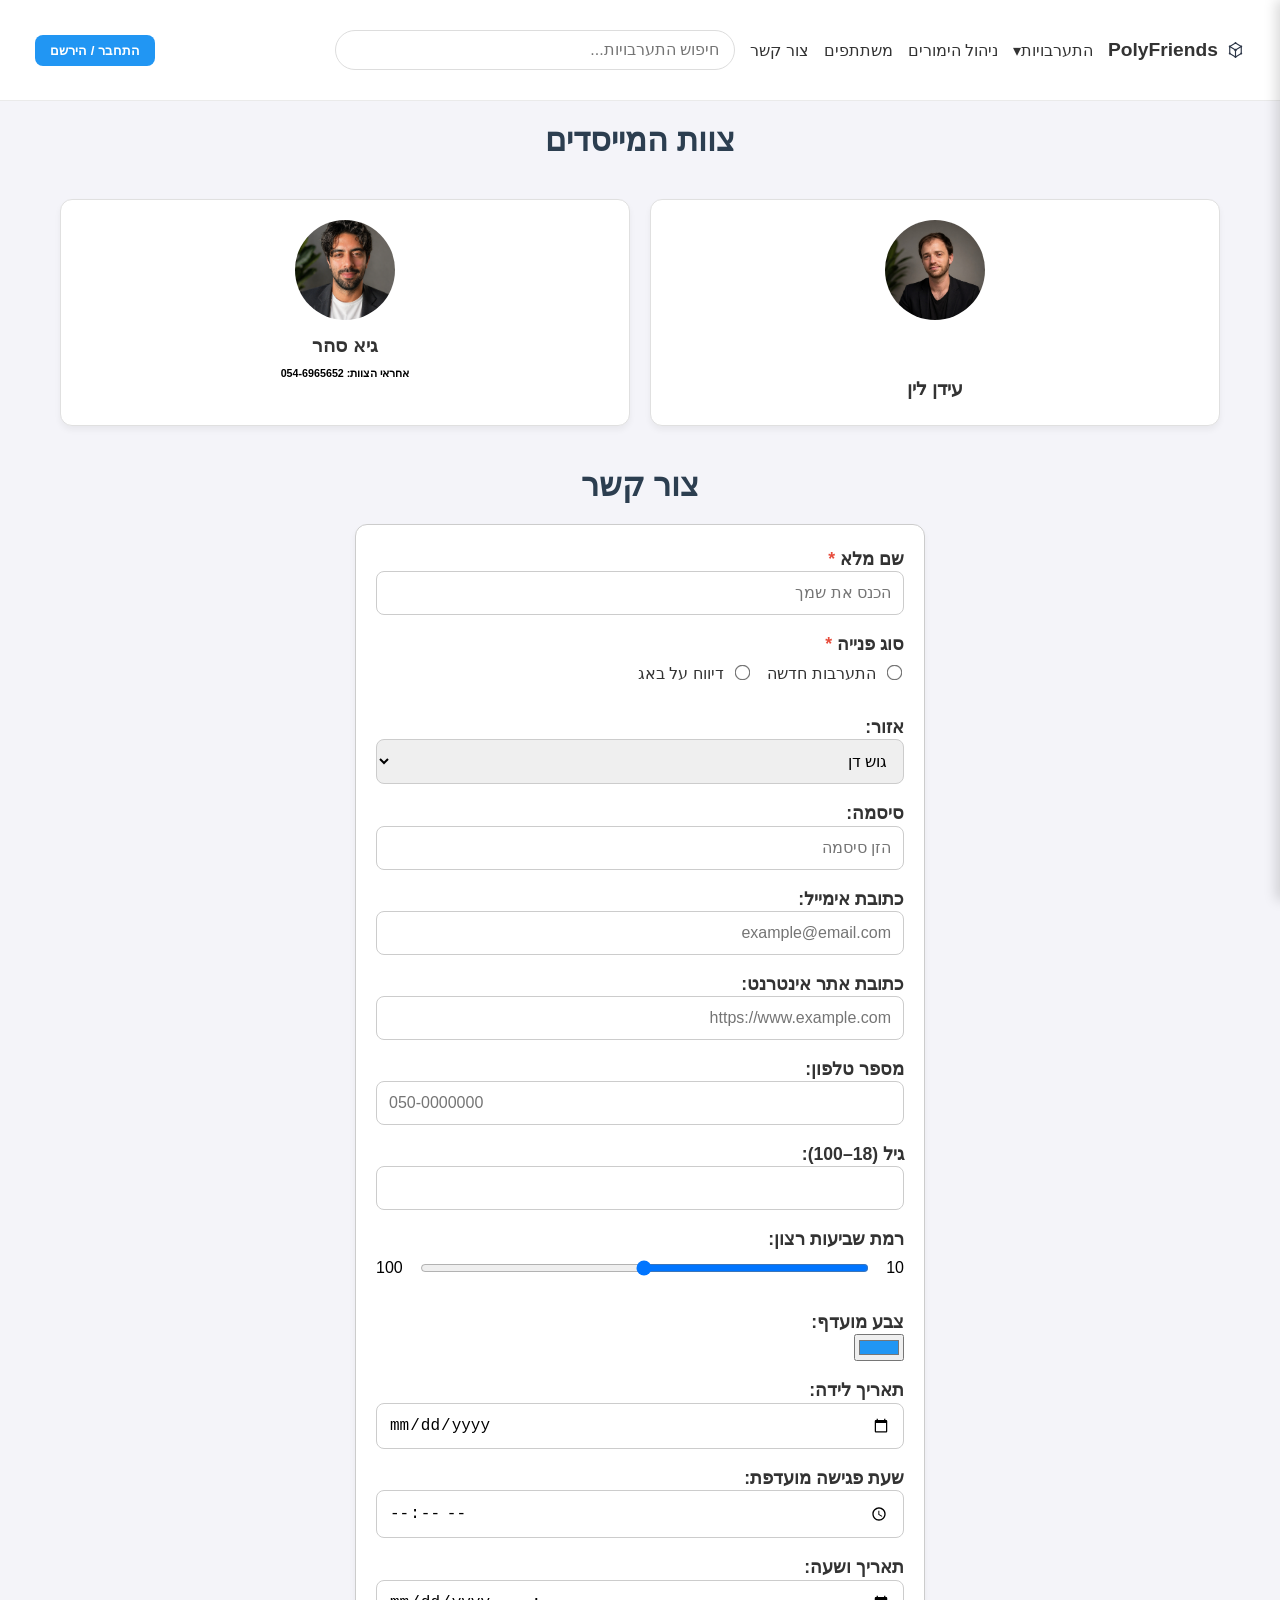
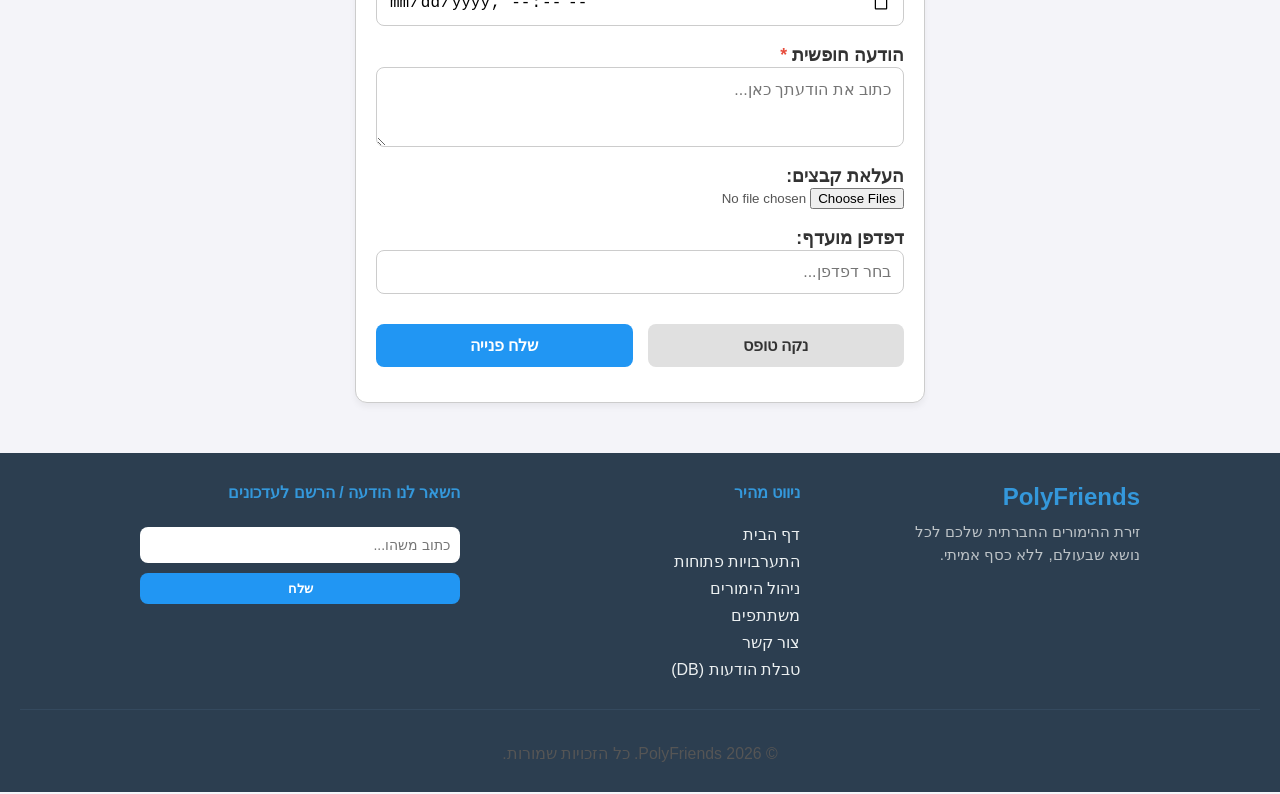
==== commit 5e6caed7: "fix forms" ====
--- a/contact.html
+++ b/contact.html
@@ -174,41 +174,48 @@
             const message = form.querySelector('textarea[name="message"]').value.trim();
 
             const fullname = form.querySelector('input[name="fullname"]').value.trim();
-            const email    = form.querySelector('input[name="email"]').value.trim();
-            const phone    = form.querySelector('input[name="phone"]').value.trim();
-            const area     = form.querySelector('select[name="area"]');
-            const areaText = area ? area.options[area.selectedIndex].text : '';
 
             const subjectVal = form.querySelector('input[name="subject"]:checked');
             const subjectText = subjectVal ? (subjectLabels[subjectVal.value] || subjectVal.value) : '';
 
-            const contactLines = [
-                `Full Name: ${fullname}`,
-                email ? `Email: ${email}` : null,
-                phone ? `Phone: ${phone}` : null,
-                `Area: ${areaText}`
-            ].filter(Boolean).join('\n');
-
-            const bodyText = `${message}\n\n---\nContact Information:\n${contactLines}`;
+            const contactLines = [];
+            
+            for (const [key, label] of Object.entries(labelMap)) {
+                if (key === 'message') continue;
+                
+                let value = '';
+                if (key === 'subject') {
+                    value = subjectText;
+                } else if (key === 'area') {
+                    const area = form.querySelector('select[name="area"]');
+                    value = area ? area.options[area.selectedIndex].text : '';
+                } else if (key === 'attachments') {
+                    const fileInput = form.querySelector('input[name="attachments"]');
+                    if (fileInput && fileInput.files.length > 0) {
+                        value = Array.from(fileInput.files).map(f => f.name).join(', ');
+                    }
+                } else {
+                    const el = form.querySelector(`[name="${key}"]`);
+                    if (el) value = el.value.trim();
+                }
+
+                if (value && value !== '') {
+                    contactLines.push(`${label}: ${value}`);
+                }
+            }
+
+            const bodyText = `${message}\n\n---\nפרטי הפנייה:\n${contactLines.join('\n')}`;
 
             const mailSubject = `${subjectText} - ${fullname}`;
 
-            try {
-                const response = await fetch('api.php?action=send_email', {
-                    method: 'POST',
-                    headers: { 'Content-Type': 'application/json' },
-                    body: JSON.stringify({ subject: mailSubject, message: bodyText, replyTo: email })
-                });
-                const result = await response.json();
-                if (result.status === 'success') {
-                    alert('הפנייה נשלחה בהצלחה לצוות האתר!');
-                    form.reset();
-                } else {
-                    alert('שגיאה בשליחת המייל: ' + result.message);
-                }
-            } catch (error) {
-                alert('שגיאת תקשורת מול השרת. המייל לא נשלח.');
-            }
+            // Generate a mailto link with pre-filled subject and body
+            const mailtoLink = `mailto:idanlin97@gmail.com?subject=${encodeURIComponent(mailSubject)}&body=${encodeURIComponent(bodyText)}`;
+            
+            // Open the default email client
+            window.location.href = mailtoLink;
+            
+            // Clear the form after opening the email client
+            form.reset();
         });
     </script>
 </body>
